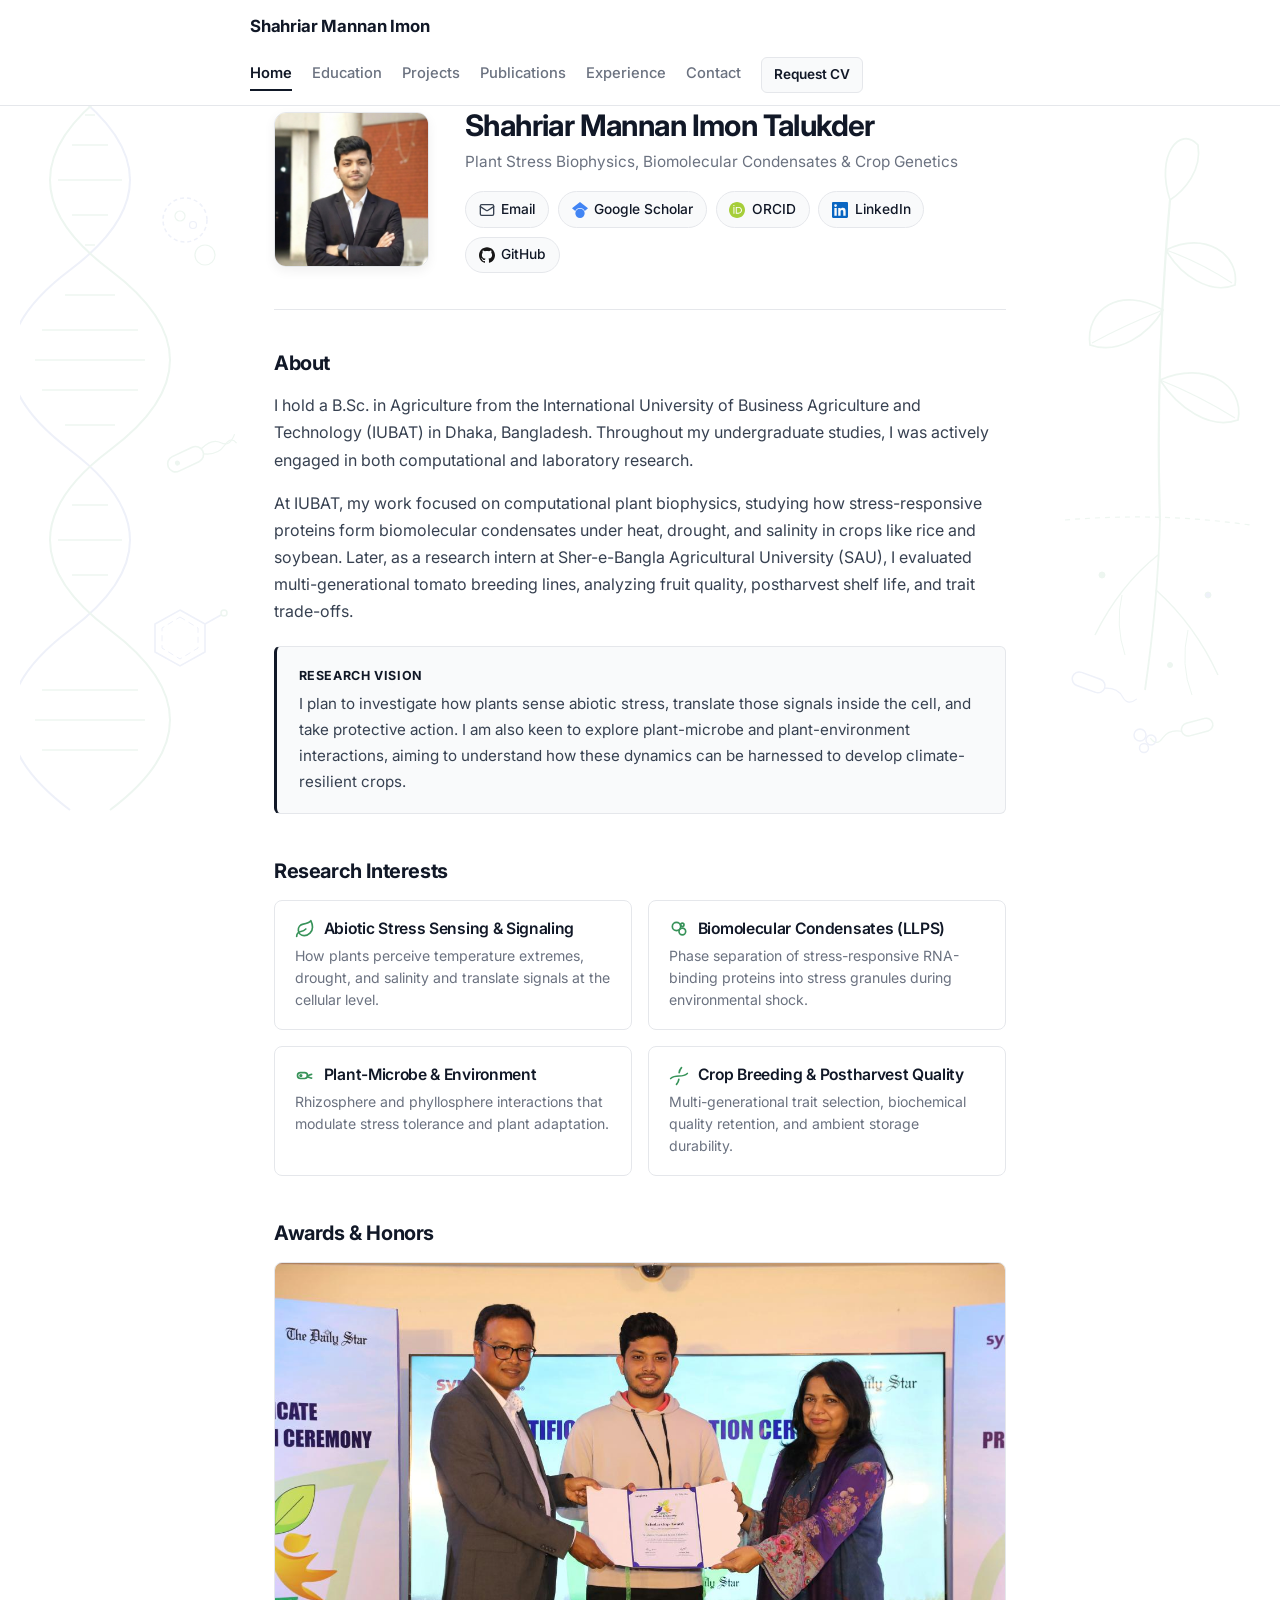
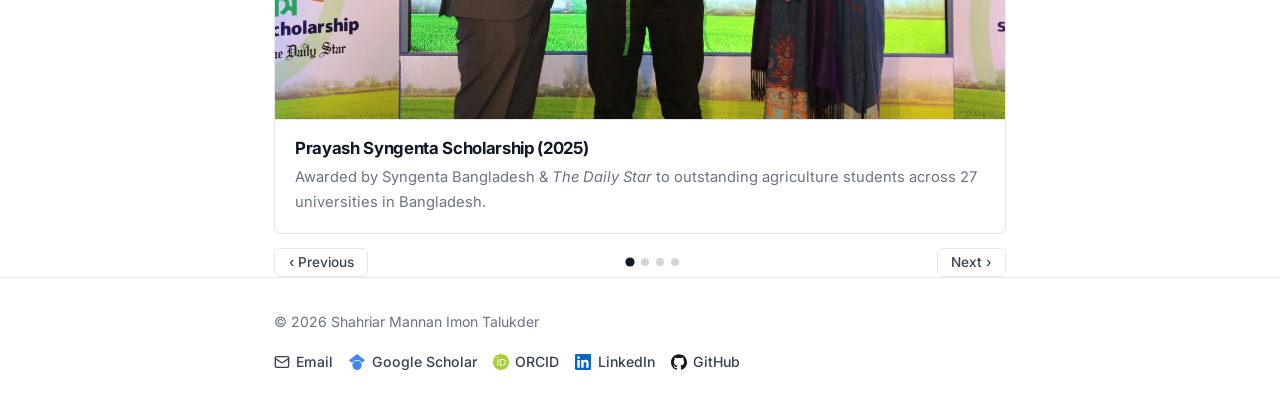
==== index.html @ 96725e1f "Add subtle DNA, plant, and microbe vector background graphics to Home page" ====
<!DOCTYPE html>
<html lang="en">
<head>
  <meta charset="UTF-8">
  <meta name="viewport" content="width=device-width, initial-scale=1.0">
  <title>Shahriar Mannan Imon Talukder</title>
  <meta name="description" content="Academic portfolio of Shahriar Mannan Imon Talukder. Researching plant stress biology, biomolecular condensates, and crop genetics.">
  <link rel="icon" type="image/svg+xml" href="assets/images/favicon.svg">
  <link rel="preconnect" href="https://fonts.googleapis.com">
  <link rel="preconnect" href="https://fonts.gstatic.com" crossorigin>
  <link href="https://fonts.googleapis.com/css2?family=Inter:wght@400;500;600;700&display=swap" rel="stylesheet">
  <link rel="stylesheet" href="assets/css/style.css">
</head>
<body class="home-page">

  <!-- Subtle Background Graphics: DNA, Plants, and Microbes -->
  <div class="science-bg" aria-hidden="true">
    <!-- Left Margin: DNA Double Helix, Condensate Droplets & Phytochemical Ring -->
    <svg class="bg-left-dna" viewBox="0 0 220 760" xmlns="http://www.w3.org/2000/svg">
      <!-- DNA Strand A & B -->
      <path d="M50 20 C 130 80, 130 140, 50 200 C -30 260, -30 320, 50 380 C 130 440, 130 500, 50 560 C -30 620, -30 680, 50 740" stroke-width="2" stroke="#1e40af"/>
      <path d="M90 20 C 10 80, 10 140, 90 200 C 170 260, 170 320, 90 380 C 10 440, 10 500, 90 560 C 170 620, 170 680, 90 740" stroke-width="2" stroke="#15803d"/>
      <!-- Base Pair Rungs -->
      <line x1="65" y1="45" x2="75" y2="45" stroke-width="1.5"/>
      <line x1="88" y1="75" x2="52" y2="75" stroke-width="1.5"/>
      <line x1="102" y1="110" x2="38" y2="110" stroke-width="1.5"/>
      <line x1="88" y1="145" x2="52" y2="145" stroke-width="1.5"/>
      <line x1="65" y1="175" x2="75" y2="175" stroke-width="1.5"/>
      <line x1="45" y1="225" x2="95" y2="225" stroke-width="1.5"/>
      <line x1="22" y1="260" x2="118" y2="260" stroke-width="1.5"/>
      <line x1="15" y1="290" x2="125" y2="290" stroke-width="1.5"/>
      <line x1="22" y1="320" x2="118" y2="320" stroke-width="1.5"/>
      <line x1="45" y1="355" x2="95" y2="355" stroke-width="1.5"/>
      <line x1="88" y1="435" x2="52" y2="435" stroke-width="1.5"/>
      <line x1="102" y1="470" x2="38" y2="470" stroke-width="1.5"/>
      <line x1="88" y1="505" x2="52" y2="505" stroke-width="1.5"/>
      <line x1="22" y1="620" x2="118" y2="620" stroke-width="1.5"/>
      <line x1="15" y1="650" x2="125" y2="650" stroke-width="1.5"/>
      <line x1="22" y1="680" x2="118" y2="680" stroke-width="1.5"/>

      <!-- Biomolecular Condensate (LLPS) Droplets -->
      <circle cx="165" cy="150" r="22" stroke="#1e40af" stroke-width="1.5" stroke-dasharray="4 3"/>
      <circle cx="160" cy="146" r="5" stroke="#15803d" stroke-width="1.2"/>
      <circle cx="173" cy="155" r="3.5" stroke="#1e40af" stroke-width="1.2"/>
      <circle cx="185" cy="185" r="10" stroke="#15803d" stroke-width="1.2"/>

      <!-- Rod Microbe with Flagella -->
      <g transform="translate(145, 390) rotate(-25)">
        <rect x="0" y="0" width="38" height="16" rx="8" stroke="#15803d" stroke-width="1.6"/>
        <circle cx="10" cy="8" r="2" fill="#15803d"/>
        <path d="M38 5 Q 52 0, 58 8 T 74 6" stroke="#15803d" stroke-width="1.2"/>
        <path d="M38 11 Q 50 18, 60 12 T 72 15" stroke="#15803d" stroke-width="1.2"/>
      </g>

      <!-- Phytochemical Hexagonal Ring -->
      <g transform="translate(135, 540)">
        <polygon points="25,0 50,14 50,42 25,56 0,42 0,14" stroke="#1e40af" stroke-width="1.5"/>
        <polygon points="25,7 43,18 43,38 25,49 7,38 7,18" stroke="#1e40af" stroke-width="1" stroke-dasharray="6 4"/>
        <line x1="50" y1="14" x2="66" y2="5" stroke="#1e40af" stroke-width="1.5"/>
        <circle cx="69" cy="3" r="3" stroke="#15803d" stroke-width="1.5"/>
      </g>
    </svg>

    <!-- Right Margin: Botanical Plant Shoot, Root System & Rhizosphere Microbes -->
    <svg class="bg-right-plant-microbe" viewBox="0 0 240 780" xmlns="http://www.w3.org/2000/svg">
      <!-- Plant Main Stem -->
      <path d="M130 430 Q 125 280, 140 110" stroke="#15803d" stroke-width="2.2" stroke-linecap="round"/>
      <!-- Botanical Leaves -->
      <!-- Leaf 1 (Right) -->
      <path d="M136 160 C 175 140, 210 165, 205 195 C 180 205, 150 185, 136 160 Z" stroke="#15803d" stroke-width="1.7"/>
      <path d="M136 160 Q 170 172, 202 193" stroke="#15803d" stroke-width="1.1"/>
      <!-- Leaf 2 (Left) -->
      <path d="M133 220 C 90 195, 55 220, 60 255 C 88 265, 118 245, 133 220 Z" stroke="#15803d" stroke-width="1.7"/>
      <path d="M133 220 Q 95 235, 62 253" stroke="#15803d" stroke-width="1.1"/>
      <!-- Leaf 3 (Right) -->
      <path d="M130 290 C 175 270, 215 295, 208 330 C 180 340, 148 318, 130 290 Z" stroke="#15803d" stroke-width="1.7"/>
      <path d="M130 290 Q 168 305, 205 328" stroke="#15803d" stroke-width="1.1"/>
      <!-- Leaf 4 (Top Shoot) -->
      <path d="M140 110 C 125 65, 150 35, 168 55 C 172 80, 155 100, 140 110 Z" stroke="#15803d" stroke-width="1.7"/>

      <!-- Soil Horizon Line (Dashed) -->
      <path d="M35 430 Q 130 422, 220 435" stroke="#15803d" stroke-width="1.2" stroke-dasharray="5 5"/>

      <!-- Root System (Rhizosphere) -->
      <path d="M130 430 Q 128 510, 115 600" stroke="#15803d" stroke-width="1.8"/>
      <path d="M128 465 Q 90 495, 65 545" stroke="#15803d" stroke-width="1.4"/>
      <path d="M126 500 Q 165 535, 188 585" stroke="#15803d" stroke-width="1.4"/>
      <path d="M92 505 Q 85 535, 95 565" stroke="#15803d" stroke-width="1"/>
      <path d="M158 540 Q 150 575, 162 605" stroke="#15803d" stroke-width="1"/>

      <!-- Rhizosphere Microbes & Signaling -->
      <!-- Bacilli Microbe 1 -->
      <g transform="translate(45, 580) rotate(20)">
        <rect x="0" y="0" width="34" height="14" rx="7" stroke="#1e40af" stroke-width="1.5"/>
        <path d="M34 7 Q 46 2, 54 9 T 68 6" stroke="#1e40af" stroke-width="1.2"/>
      </g>
      <!-- Bacilli Microbe 2 -->
      <g transform="translate(150, 635) rotate(-15)">
        <rect x="0" y="0" width="32" height="13" rx="6.5" stroke="#15803d" stroke-width="1.5"/>
        <path d="M0 6.5 Q -12 1, -20 8 T -32 5" stroke="#15803d" stroke-width="1.2"/>
      </g>
      <!-- Cocci Cluster & Symbiotic Signaling Dots -->
      <circle cx="110" cy="645" r="6" stroke="#1e40af" stroke-width="1.4"/>
      <circle cx="121" cy="650" r="5" stroke="#1e40af" stroke-width="1.4"/>
      <circle cx="114" cy="658" r="4.5" stroke="#1e40af" stroke-width="1.4"/>
      <!-- Signal Waves around Roots -->
      <circle cx="72" cy="485" r="3" fill="#15803d"/>
      <circle cx="178" cy="505" r="3" fill="#1e40af"/>
      <circle cx="140" cy="575" r="2.5" fill="#15803d"/>
    </svg>
  </div>

  <header class="site-header">
    <div class="container nav-wrap">
      <a href="index.html" class="site-title">Shahriar Mannan Imon</a>
      <nav class="site-nav" aria-label="Main navigation">
        <a href="index.html" class="active">Home</a>
        <a href="education.html">Education</a>
        <a href="projects.html">Projects</a>
        <a href="publications.html">Publications</a>
        <a href="experience.html">Experience</a>
        <a href="contact.html">Contact</a>
        <a href="mailto:shahriarmannanimon@gmail.com?subject=CV%20Request%20-%20Shahriar%20Mannan%20Imon%20Talukder&body=Dear%20Shahriar%2C%0A%0AI%20would%20like%20to%20request%20an%20updated%20copy%20of%20your%20Curriculum%20Vitae.%0A%0ABest%20regards%2C" class="btn-cv">Request CV</a>
      </nav>
    </div>
  </header>

  <main class="container">
    <!-- Profile Header -->
    <section class="profile-header">
      <img src="Images/pp_1_1.png" alt="Shahriar Mannan Imon Talukder" class="profile-photo">
      <div class="profile-info">
        <h1>Shahriar Mannan Imon Talukder</h1>
        <div class="profile-tagline">Plant Stress Biophysics, Biomolecular Condensates &amp; Crop Genetics</div>
        <div class="profile-links">
          <a href="mailto:shahriarmannanimon@gmail.com" class="pill-link">
            <img src="Images/Links/email.svg" alt="Email" class="link-icon">
            <span>Email</span>
          </a>
          <a href="https://scholar.google.com/citations?user=CpcMPwgAAAAJ&hl=en" target="_blank" rel="noopener noreferrer" class="pill-link">
            <img src="Images/Links/google-scholar.svg" alt="Google Scholar" class="link-icon">
            <span>Google Scholar</span>
          </a>
          <a href="https://orcid.org/0009-0002-5634-5908" target="_blank" rel="noopener noreferrer" class="pill-link">
            <img src="Images/Links/orcid.svg" alt="ORCID" class="link-icon">
            <span>ORCID</span>
          </a>
          <a href="https://www.linkedin.com/in/shahriarmimon/" target="_blank" rel="noopener noreferrer" class="pill-link">
            <img src="Images/Links/linkedin.svg" alt="LinkedIn" class="link-icon">
            <span>LinkedIn</span>
          </a>
          <a href="https://github.com/shahriarmimon" target="_blank" rel="noopener noreferrer" class="pill-link">
            <img src="Images/Links/github.svg" alt="GitHub" class="link-icon">
            <span>GitHub</span>
          </a>
        </div>
      </div>
    </section>

    <!-- About Section -->
    <section class="section-block" style="margin-top: 0;">
      <h2 class="section-heading">About</h2>
      <p>
        I hold a B.Sc. in Agriculture from the International University of Business Agriculture and Technology (IUBAT) in Dhaka, Bangladesh. Throughout my undergraduate studies, I was actively engaged in both computational and laboratory research.
      </p>
      <p>
        At IUBAT, my work focused on computational plant biophysics, studying how stress-responsive proteins form biomolecular condensates under heat, drought, and salinity in crops like rice and soybean. Later, as a research intern at Sher-e-Bangla Agricultural University (SAU), I evaluated multi-generational tomato breeding lines, analyzing fruit quality, postharvest shelf life, and trait trade-offs.
      </p>
      <div class="vision-box">
        <div class="vision-label">Research Vision</div>
        <p>
          I plan to investigate how plants sense abiotic stress, translate those signals inside the cell, and take protective action. I am also keen to explore plant-microbe and plant-environment interactions, aiming to understand how these dynamics can be harnessed to develop climate-resilient crops.
        </p>
      </div>
    </section>

    <!-- Research Interests -->
    <section class="section-block">
      <h2 class="section-heading">Research Interests</h2>
      <div class="interests-grid">
        <div class="interest-card">
          <div class="interest-card-head">
            <svg class="interest-icon" viewBox="0 0 24 24" fill="none" stroke="currentColor" stroke-width="2" stroke-linecap="round" stroke-linejoin="round"><path d="M11 20A7 7 0 0 1 9.8 6.1C15.5 5 17 4.48 19 2c1 2 2 4.18 2 8 0 5.5-4.78 10-10 10Z"/><path d="M2 21c0-3 1.85-5.36 5.08-6C9.5 14.52 12 13 13 12"/></svg>
            <h3>Abiotic Stress Sensing &amp; Signaling</h3>
          </div>
          <p>How plants perceive temperature extremes, drought, and salinity and translate signals at the cellular level.</p>
        </div>
        <div class="interest-card">
          <div class="interest-card-head">
            <svg class="interest-icon" viewBox="0 0 24 24" fill="none" stroke="currentColor" stroke-width="2" stroke-linecap="round" stroke-linejoin="round"><circle cx="9" cy="9" r="5"/><circle cx="16" cy="15" r="4"/><circle cx="16" cy="7" r="2"/></svg>
            <h3>Biomolecular Condensates (LLPS)</h3>
          </div>
          <p>Phase separation of stress-responsive RNA-binding proteins into stress granules during environmental shock.</p>
        </div>
        <div class="interest-card">
          <div class="interest-card-head">
            <svg class="interest-icon" viewBox="0 0 24 24" fill="none" stroke="currentColor" stroke-width="2" stroke-linecap="round" stroke-linejoin="round"><rect x="3" y="8" width="12" height="7" rx="3.5"/><path d="M15 11.5c2 0 3-1.5 5-1.5"/><path d="M15 13c2 0 3 1.5 5 1.5"/><circle cx="7" cy="11.5" r="1"/></svg>
            <h3>Plant-Microbe &amp; Environment</h3>
          </div>
          <p>Rhizosphere and phyllosphere interactions that modulate stress tolerance and plant adaptation.</p>
        </div>
        <div class="interest-card">
          <div class="interest-card-head">
            <svg class="interest-icon" viewBox="0 0 24 24" fill="none" stroke="currentColor" stroke-width="2" stroke-linecap="round" stroke-linejoin="round"><path d="M2 15c6.667-6 13.333 0 20-6"/><path d="M9 22c1.798-1.998 2.518-3.995 2.807-5.993"/><path d="M15 2c-1.798 1.998-2.518 3.995-2.807 5.993"/></svg>
            <h3>Crop Breeding &amp; Postharvest Quality</h3>
          </div>
          <p>Multi-generational trait selection, biochemical quality retention, and ambient storage durability.</p>
        </div>
      </div>
    </section>

    <!-- Awards & Honors Carousel -->
    <section class="section-block">
      <h2 class="section-heading">Awards &amp; Honors</h2>
      <div class="carousel-wrapper">
        <div class="carousel-track" id="awards-track">
          <!-- Slide 1 -->
          <div class="carousel-slide">
            <div class="carousel-image-wrap">
              <img src="Images/Awards/prayash%20syngenta%20scholarship.jpg" alt="Prayash Syngenta Scholarship 2025">
            </div>
            <div class="carousel-caption">
              <h3>Prayash Syngenta Scholarship (2025)</h3>
              <p>Awarded by Syngenta Bangladesh &amp; <em>The Daily Star</em> to outstanding agriculture students across 27 universities in Bangladesh.</p>
            </div>
          </div>

          <!-- Slide 2 -->
          <div class="carousel-slide">
            <div class="carousel-image-wrap">
              <img src="Images/Awards/Champion,%20Farm%20Mechanization%20Idea.jpg" alt="Champion, Farm Mechanization Idea Competition 2025">
            </div>
            <div class="carousel-caption">
              <h3>Champion, Farm Mechanization Idea Competition (2025)</h3>
              <p>Awarded 1st place by the Bangladesh Agricultural Research Institute (BARI, FMPE Division) for the project <em>"Agri-Preservative Hub"</em>.</p>
            </div>
          </div>

          <!-- Slide 3 -->
          <div class="carousel-slide">
            <div class="carousel-image-wrap">
              <img src="Images/Awards/Academic%20Excellence%20Scholarship.jpg" alt="Academic Excellence Scholarship 2026">
            </div>
            <div class="carousel-caption">
              <h3>Academic Excellence Scholarship (2026)</h3>
              <p>Merit-based full tuition waiver awarded at IUBAT Scholars' Day for consecutive perfect semester performance.</p>
            </div>
          </div>

          <!-- Slide 4 -->
          <div class="carousel-slide">
            <div class="carousel-image-wrap">
              <img src="Images/Awards/AEA2024.jpg" alt="Academic Excellence Award 2024">
            </div>
            <div class="carousel-caption">
              <h3>Academic Excellence Award (2024)</h3>
              <p>Merit-based recognition honoring top academic standing at IUBAT Scholars' Day 2024.</p>
            </div>
          </div>
        </div>

        <div class="carousel-controls">
          <button type="button" class="carousel-btn" id="carousel-prev" aria-label="Previous award">&lsaquo; Previous</button>
          <div class="carousel-dots" role="tablist" aria-label="Award slides">
            <button type="button" class="carousel-dot active" aria-label="Slide 1"></button>
            <button type="button" class="carousel-dot" aria-label="Slide 2"></button>
            <button type="button" class="carousel-dot" aria-label="Slide 3"></button>
            <button type="button" class="carousel-dot" aria-label="Slide 4"></button>
          </div>
          <button type="button" class="carousel-btn" id="carousel-next" aria-label="Next award">Next &rsaquo;</button>
        </div>
      </div>
    </section>
  </main>

  <footer class="site-footer">
    <div class="container footer-inner">
      <div>&copy; 2026 Shahriar Mannan Imon Talukder</div>
      <div class="footer-links">
        <a href="mailto:shahriarmannanimon@gmail.com" class="icon-link">
          <img src="Images/Links/email.svg" alt="Email" class="link-icon">
          <span>Email</span>
        </a>
        <a href="https://scholar.google.com/citations?user=CpcMPwgAAAAJ&hl=en" target="_blank" rel="noopener noreferrer" class="icon-link">
          <img src="Images/Links/google-scholar.svg" alt="Google Scholar" class="link-icon">
          <span>Google Scholar</span>
        </a>
        <a href="https://orcid.org/0009-0002-5634-5908" target="_blank" rel="noopener noreferrer" class="icon-link">
          <img src="Images/Links/orcid.svg" alt="ORCID" class="link-icon">
          <span>ORCID</span>
        </a>
        <a href="https://www.linkedin.com/in/shahriarmimon/" target="_blank" rel="noopener noreferrer" class="icon-link">
          <img src="Images/Links/linkedin.svg" alt="LinkedIn" class="link-icon">
          <span>LinkedIn</span>
        </a>
        <a href="https://github.com/shahriarmimon" target="_blank" rel="noopener noreferrer" class="icon-link">
          <img src="Images/Links/github.svg" alt="GitHub" class="link-icon">
          <span>GitHub</span>
        </a>
      </div>
    </div>
  </footer>

  <script src="assets/js/main.js"></script>
</body>
</html>
---- assets/css/style.css ----
/* ==========================================================================
   Shahriar Mannan Imon Talukder | Personal Academic Portfolio
   Clean, Simple, White-Background Stylesheet
   ========================================================================== */

:root {
  --bg: #ffffff;
  --bg-subtle: #f9fafb;
  --text-main: #111827;
  --text-body: #374151;
  --text-muted: #6b7280;
  --border: #e5e7eb;
  --accent: #1d4ed8;
  --accent-hover: #1e40af;
  --font-sans: 'Inter', -apple-system, BlinkMacSystemFont, "Segoe UI", Roboto, Helvetica, Arial, sans-serif;
}

*, *::before, *::after {
  box-sizing: border-box;
  margin: 0;
  padding: 0;
}

html {
  font-size: 16px;
  scroll-behavior: smooth;
}

body {
  font-family: var(--font-sans);
  background-color: var(--bg);
  color: var(--text-body);
  line-height: 1.7;
  -webkit-font-smoothing: antialiased;
  display: flex;
  flex-direction: column;
  min-height: 100vh;
}

a {
  color: var(--accent);
  text-decoration: none;
  transition: color 0.15s ease;
}

a:hover {
  color: var(--accent-hover);
  text-decoration: underline;
}

img {
  max-width: 100%;
  display: block;
}

.container {
  width: 100%;
  max-width: 780px;
  margin: 0 auto;
  padding: 0 1.5rem;
}

/* ==========================================================================
   Header & Navigation
   ========================================================================== */

.site-header {
  border-bottom: 1px solid var(--border);
  background: var(--bg);
  position: sticky;
  top: 0;
  z-index: 50;
}

.nav-wrap {
  display: flex;
  align-items: center;
  justify-content: space-between;
  min-height: 4rem;
  gap: 1rem;
  flex-wrap: wrap;
  padding: 0.75rem 0;
}

.site-title {
  font-size: 1.05rem;
  font-weight: 700;
  color: var(--text-main);
  letter-spacing: -0.01em;
  white-space: nowrap;
}

.site-title:hover {
  color: var(--text-main);
  text-decoration: none;
}

.site-nav {
  display: flex;
  align-items: center;
  gap: 1.25rem;
  flex-wrap: wrap;
}

.site-nav a {
  font-size: 0.92rem;
  color: var(--text-muted);
  font-weight: 500;
  text-decoration: none;
  padding: 0.2rem 0;
  border-bottom: 2px solid transparent;
  transition: color 0.15s ease, border-color 0.15s ease;
}

.site-nav a:hover {
  color: var(--text-main);
  text-decoration: none;
}

.site-nav a.active {
  color: var(--text-main);
  font-weight: 600;
  border-bottom-color: var(--text-main);
}

.site-nav a.btn-cv {
  font-size: 0.85rem;
  font-weight: 600;
  color: var(--text-main);
  background: var(--bg-subtle);
  border: 1px solid var(--border);
  padding: 0.35rem 0.75rem;
  border-radius: 6px;
  transition: background-color 0.15s ease, border-color 0.15s ease;
}

.site-nav a.btn-cv:hover {
  background: #f3f4f6;
  border-color: #d1d5db;
  text-decoration: none;
}

/* ==========================================================================
   Main Content Layout
   ========================================================================== */

main {
  flex: 1;
  padding: 3rem 0 4rem;
}

h1, h2, h3 {
  color: var(--text-main);
  font-weight: 700;
  line-height: 1.3;
  letter-spacing: -0.02em;
}

.page-title {
  font-size: 1.85rem;
  margin-bottom: 2rem;
  padding-bottom: 0.75rem;
  border-bottom: 1px solid var(--border);
}

.section-block {
  margin-top: 2.75rem;
}

.section-heading {
  font-size: 1.25rem;
  margin-bottom: 1rem;
  color: var(--text-main);
}

p {
  margin-bottom: 1rem;
}

p:last-child {
  margin-bottom: 0;
}

/* ==========================================================================
   Home Page: Profile Intro
   ========================================================================== */

.profile-header {
  display: flex;
  align-items: center;
  gap: 2.25rem;
  margin-bottom: 2.5rem;
  padding-bottom: 2.25rem;
  border-bottom: 1px solid var(--border);
}

.profile-photo {
  width: 155px;
  height: 155px;
  border-radius: 12px;
  object-fit: cover;
  border: 1px solid var(--border);
  box-shadow: 0 4px 12px rgba(0, 0, 0, 0.06);
  flex-shrink: 0;
}

.profile-info h1 {
  font-size: 1.85rem;
  margin-bottom: 0.3rem;
}

.profile-tagline {
  font-size: 0.96rem;
  color: var(--text-muted);
  margin-bottom: 1rem;
}

.profile-links {
  display: flex;
  flex-wrap: wrap;
  align-items: center;
  gap: 0.55rem;
  font-size: 0.86rem;
}

.pill-link {
  display: inline-flex;
  align-items: center;
  gap: 0.4rem;
  font-weight: 500;
  color: var(--text-main);
  background: var(--bg-subtle);
  border: 1px solid var(--border);
  padding: 0.35rem 0.8rem;
  border-radius: 999px;
  text-decoration: none;
  transition: background-color 0.15s ease, border-color 0.15s ease, transform 0.15s ease;
}

.pill-link:hover {
  background: #f3f4f6;
  border-color: #d1d5db;
  color: var(--text-main);
  text-decoration: none;
  transform: translateY(-1px);
}

.icon-link {
  display: inline-flex;
  align-items: center;
  gap: 0.4rem;
  font-weight: 500;
  color: var(--text-body);
  text-decoration: none;
}

.icon-link:hover {
  color: var(--accent);
  text-decoration: none;
}

.link-icon {
  width: 16px;
  height: 16px;
  object-fit: contain;
  flex-shrink: 0;
}

/* Vision Callout & Research Interest Cards */
.vision-box {
  margin-top: 1.25rem;
  padding: 1.15rem 1.35rem;
  background: var(--bg-subtle);
  border: 1px solid var(--border);
  border-left: 3px solid var(--text-main);
  border-radius: 6px;
}

.vision-label {
  font-size: 0.78rem;
  font-weight: 700;
  text-transform: uppercase;
  letter-spacing: 0.05em;
  color: var(--text-main);
  margin-bottom: 0.3rem;
}

.vision-box p {
  font-size: 0.95rem;
  color: var(--text-body);
  margin: 0;
}

.interests-grid {
  display: grid;
  grid-template-columns: repeat(2, 1fr);
  gap: 1rem;
}

.interest-card {
  border: 1px solid var(--border);
  border-radius: 8px;
  padding: 1.15rem 1.25rem;
  background: var(--bg);
  transition: border-color 0.15s ease, box-shadow 0.15s ease;
}

.interest-card:hover {
  border-color: #d1d5db;
  box-shadow: 0 2px 8px rgba(0, 0, 0, 0.04);
}

/* ==========================================================================
   Subtle Scientific Background Graphics (DNA, Plants & Microbes)
   ========================================================================== */

.home-page {
  position: relative;
  background-color: var(--bg);
}

.science-bg {
  position: fixed;
  inset: 0;
  width: 100%;
  height: 100%;
  pointer-events: none;
  z-index: 0;
  overflow: hidden;
}

.science-bg svg {
  position: absolute;
  stroke: #15803d;
  fill: none;
}

.science-bg .bg-left-dna {
  top: 70px;
  left: max(10px, calc(50% - 620px));
  width: 220px;
  height: 760px;
  opacity: 0.075;
}

.science-bg .bg-right-plant-microbe {
  top: 90px;
  right: max(10px, calc(50% - 630px));
  width: 240px;
  height: 780px;
  opacity: 0.075;
}

.home-page .site-header,
.home-page main,
.home-page .site-footer {
  position: relative;
  z-index: 1;
}

.interest-card-head {
  display: flex;
  align-items: center;
  gap: 0.55rem;
  margin-bottom: 0.35rem;
}

.interest-icon {
  width: 20px;
  height: 20px;
  color: #15803d;
  opacity: 0.85;
  flex-shrink: 0;
}

.interest-card h3 {
  font-size: 0.98rem;
  font-weight: 600;
  color: var(--text-main);
  margin-bottom: 0;
}

.interest-card p {
  font-size: 0.88rem;
  color: var(--text-muted);
  line-height: 1.55;
  margin: 0;
}

.link-sep {
  color: #d1d5db;
  user-select: none;
}

.simple-list {
  padding-left: 1.25rem;
  color: var(--text-body);
}

.simple-list li {
  margin-bottom: 0.4rem;
}

/* ==========================================================================
   Home Page: Awards & Honors Carousel
   ========================================================================== */

.carousel-wrapper {
  position: relative;
  margin-top: 1rem;
}

.carousel-track {
  display: flex;
  overflow-x: auto;
  scroll-snap-type: x mandatory;
  scroll-behavior: smooth;
  gap: 1.25rem;
  scrollbar-width: none; /* Firefox */
  -ms-overflow-style: none; /* IE/Edge */
}

.carousel-track::-webkit-scrollbar {
  display: none;
}

.carousel-slide {
  flex: 0 0 100%;
  scroll-snap-align: start;
  border: 1px solid var(--border);
  border-radius: 8px;
  overflow: hidden;
  background: var(--bg);
}

.carousel-image-wrap {
  width: 100%;
  aspect-ratio: 16 / 10;
  background: var(--bg-subtle);
  overflow: hidden;
  border-bottom: 1px solid var(--border);
}

.carousel-image-wrap img {
  width: 100%;
  height: 100%;
  object-fit: cover;
  object-position: center 20%;
}

.carousel-caption {
  padding: 1.15rem 1.25rem;
}

.carousel-caption h3 {
  font-size: 1.05rem;
  margin-bottom: 0.3rem;
}

.carousel-caption p {
  font-size: 0.92rem;
  color: var(--text-muted);
  margin: 0;
}

.carousel-controls {
  display: flex;
  align-items: center;
  justify-content: space-between;
  margin-top: 0.85rem;
}

.carousel-btn {
  background: var(--bg);
  border: 1px solid var(--border);
  color: var(--text-body);
  font-family: var(--font-sans);
  font-size: 0.85rem;
  font-weight: 500;
  padding: 0.35rem 0.85rem;
  border-radius: 6px;
  cursor: pointer;
  transition: background-color 0.15s ease, border-color 0.15s ease;
}

.carousel-btn:hover {
  background: var(--bg-subtle);
  border-color: #d1d5db;
  color: var(--text-main);
}

.carousel-dots {
  display: flex;
  align-items: center;
  gap: 0.45rem;
}

.carousel-dot {
  width: 8px;
  height: 8px;
  border-radius: 50%;
  border: none;
  background: #d1d5db;
  cursor: pointer;
  padding: 0;
  transition: background-color 0.15s ease, transform 0.15s ease;
}

.carousel-dot.active {
  background: var(--text-main);
  transform: scale(1.15);
}

/* ==========================================================================
   Education, Projects, Experience, Publications Items
   ========================================================================== */

.item-card {
  padding: 1.35rem 0;
  border-bottom: 1px solid var(--border);
}

.item-card:first-of-type {
  padding-top: 0.25rem;
}

.item-card:last-of-type {
  border-bottom: none;
}

.item-header {
  display: flex;
  align-items: baseline;
  justify-content: space-between;
  gap: 1rem;
  flex-wrap: wrap;
  margin-bottom: 0.25rem;
}

.item-title {
  font-size: 1.1rem;
  font-weight: 600;
  color: var(--text-main);
}

.item-meta {
  font-size: 0.88rem;
  color: var(--text-muted);
  white-space: nowrap;
}

.item-subtitle {
  font-size: 0.95rem;
  color: var(--text-body);
  font-weight: 500;
  margin-bottom: 0.5rem;
}

.item-desc {
  font-size: 0.95rem;
  color: var(--text-body);
}

.org-row {
  display: flex;
  align-items: flex-start;
  gap: 1.15rem;
}

.org-logo {
  width: 48px;
  height: 48px;
  object-fit: contain;
  border: 1px solid var(--border);
  border-radius: 6px;
  padding: 4px;
  background: var(--bg);
  flex-shrink: 0;
  margin-top: 0.15rem;
}

.org-content {
  flex: 1;
}

/* Publications */
.pub-cards {
  display: flex;
  flex-direction: column;
  gap: 1.25rem;
}

.pub-card {
  border: 1px solid var(--border);
  border-radius: 8px;
  padding: 1.35rem 1.5rem;
  background: var(--bg);
  transition: border-color 0.15s ease;
}

.pub-card:hover {
  border-color: #d1d5db;
}

.pub-venue {
  font-size: 0.8rem;
  font-weight: 600;
  text-transform: uppercase;
  letter-spacing: 0.04em;
  color: var(--accent);
  margin-bottom: 0.35rem;
}

.pub-card-title {
  font-size: 1.1rem;
  font-weight: 600;
  color: var(--text-main);
  line-height: 1.45;
  margin-bottom: 0.5rem;
}

.pub-card-authors {
  font-size: 0.92rem;
  color: var(--text-muted);
  margin-bottom: 1rem;
}

.pub-card-authors strong {
  color: var(--text-main);
  font-weight: 600;
}

.pub-link-btn {
  display: inline-flex;
  align-items: center;
  gap: 0.35rem;
  font-size: 0.85rem;
  font-weight: 600;
  color: var(--text-main);
  background: var(--bg-subtle);
  border: 1px solid var(--border);
  padding: 0.35rem 0.8rem;
  border-radius: 6px;
  text-decoration: none;
  transition: background-color 0.15s ease, border-color 0.15s ease;
}

.pub-link-btn:hover {
  background: #f3f4f6;
  border-color: #d1d5db;
  color: var(--text-main);
  text-decoration: none;
}

/* Contact Page */
.contact-grid {
  display: grid;
  grid-template-columns: 1fr;
  gap: 1.5rem;
  margin-top: 1.5rem;
}

.contact-row {
  padding-bottom: 1.25rem;
  border-bottom: 1px solid var(--border);
}

.contact-label {
  font-size: 0.85rem;
  font-weight: 600;
  text-transform: uppercase;
  letter-spacing: 0.04em;
  color: var(--text-muted);
  margin-bottom: 0.35rem;
}

.cv-box {
  margin-top: 2rem;
  padding: 1.5rem;
  border: 1px solid var(--border);
  border-radius: 8px;
  background: var(--bg-subtle);
}

.cv-box h2 {
  font-size: 1.1rem;
  margin-bottom: 0.35rem;
}

.cv-box p {
  font-size: 0.94rem;
  color: var(--text-muted);
  margin-bottom: 1rem;
}

.btn-primary {
  display: inline-block;
  font-size: 0.9rem;
  font-weight: 600;
  color: #ffffff;
  background: var(--text-main);
  padding: 0.55rem 1.1rem;
  border-radius: 6px;
  text-decoration: none;
  transition: background-color 0.15s ease;
}

.btn-primary:hover {
  background: #374151;
  color: #ffffff;
  text-decoration: none;
}

/* ==========================================================================
   Footer
   ========================================================================== */

.site-footer {
  border-top: 1px solid var(--border);
  padding: 2rem 0;
  font-size: 0.88rem;
  color: var(--text-muted);
}

.footer-inner {
  display: flex;
  align-items: center;
  justify-content: space-between;
  flex-wrap: wrap;
  gap: 1rem;
}

.footer-links {
  display: flex;
  gap: 1rem;
  flex-wrap: wrap;
}

/* ==========================================================================
   Responsive Adjustments
   ========================================================================== */

@media (max-width: 600px) {
  .profile-header {
    flex-direction: column;
    align-items: flex-start;
    gap: 1.25rem;
  }

  .profile-photo {
    width: 125px;
    height: 125px;
  }

  .interests-grid {
    grid-template-columns: 1fr;
  }

  .nav-wrap {
    flex-direction: column;
    align-items: flex-start;
    gap: 0.5rem;
  }

  .site-nav {
    gap: 0.85rem;
  }
}
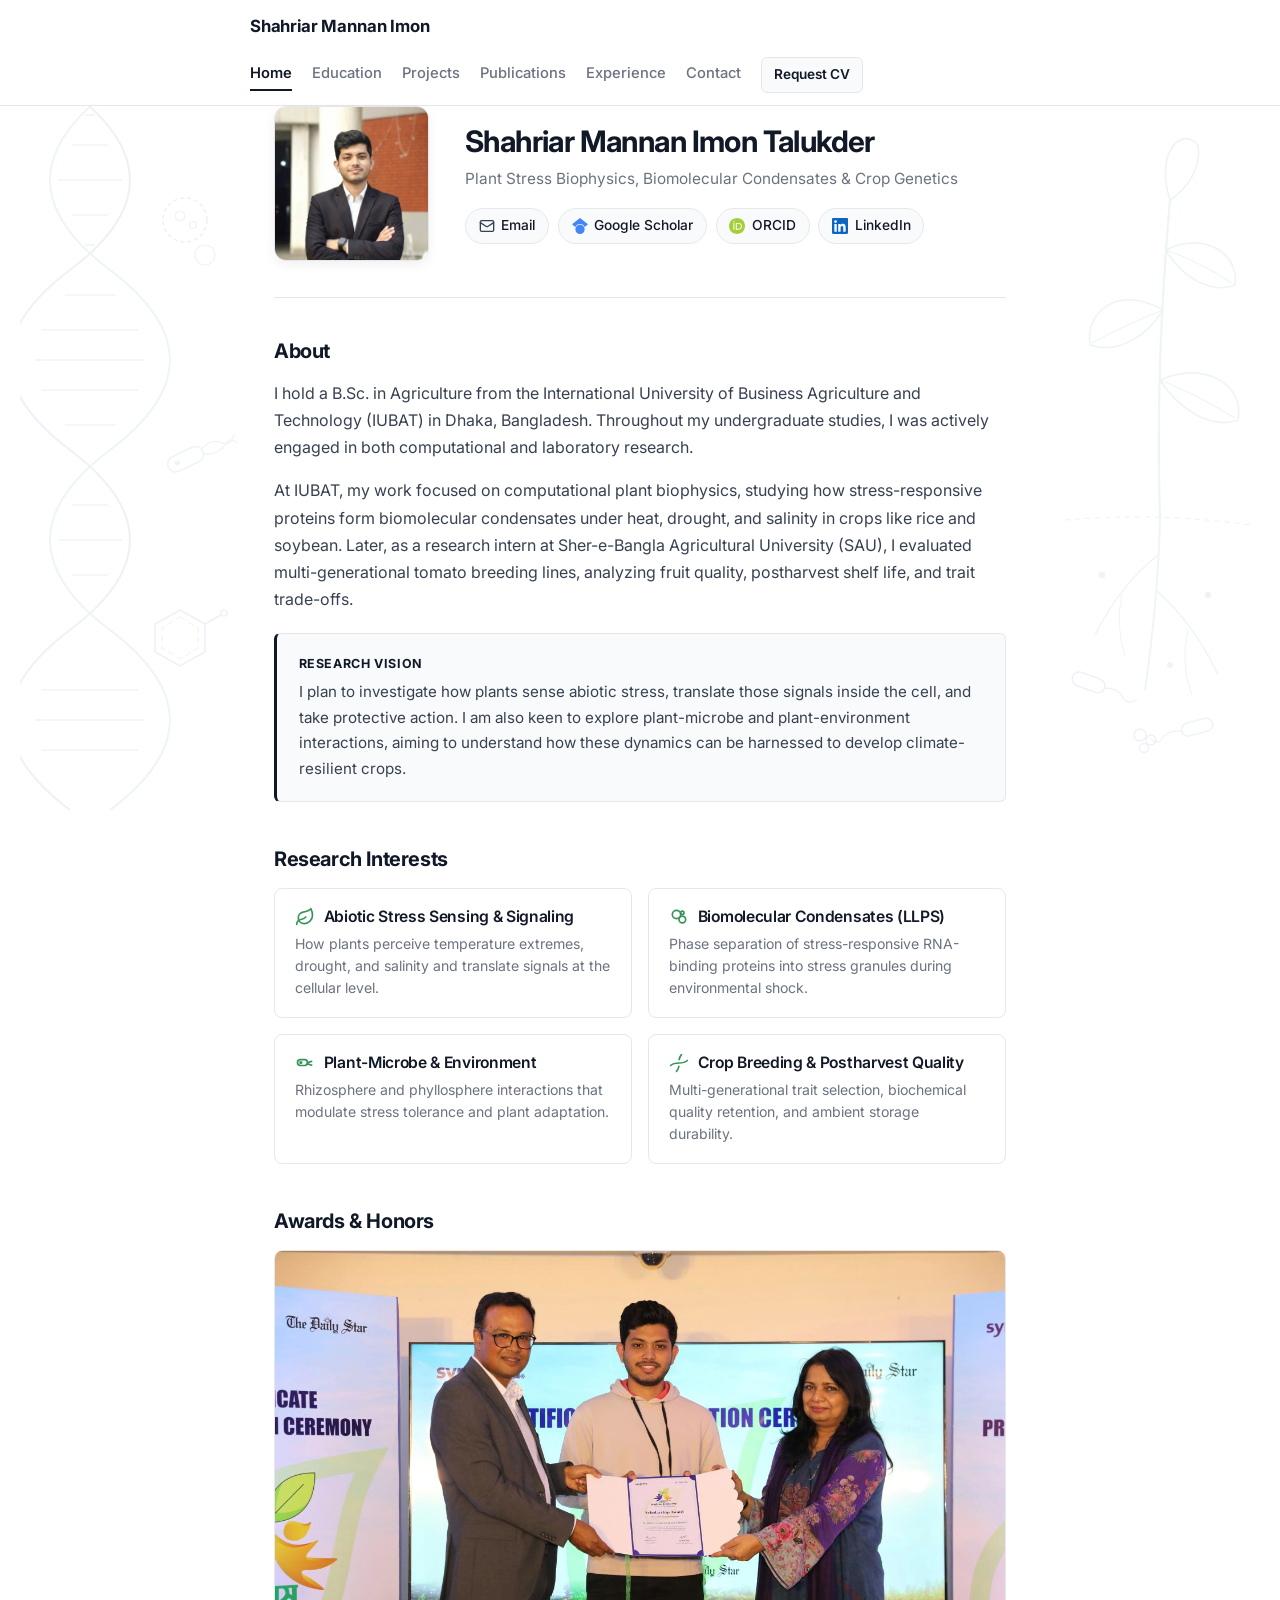
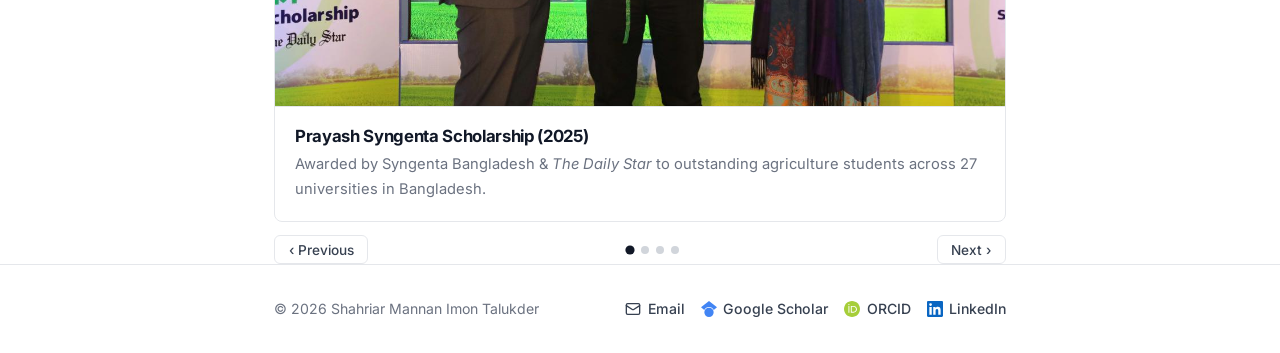
==== commit 402a2920: "Remove GitHub profile link from all pages" ====
--- a/index.html
+++ b/index.html
@@ -149,10 +149,6 @@
             <img src="Images/Links/linkedin.svg" alt="LinkedIn" class="link-icon">
             <span>LinkedIn</span>
           </a>
-          <a href="https://github.com/shahriarmimon" target="_blank" rel="noopener noreferrer" class="pill-link">
-            <img src="Images/Links/github.svg" alt="GitHub" class="link-icon">
-            <span>GitHub</span>
-          </a>
         </div>
       </div>
     </section>
@@ -293,10 +289,6 @@
           <img src="Images/Links/linkedin.svg" alt="LinkedIn" class="link-icon">
           <span>LinkedIn</span>
         </a>
-        <a href="https://github.com/shahriarmimon" target="_blank" rel="noopener noreferrer" class="icon-link">
-          <img src="Images/Links/github.svg" alt="GitHub" class="link-icon">
-          <span>GitHub</span>
-        </a>
       </div>
     </div>
   </footer>
--- a/assets/css/style.css
+++ b/assets/css/style.css
@@ -737,32 +737,114 @@
 }
 
 /* ==========================================================================
-   Responsive Adjustments
+   Responsive Adjustments (Tablet & Mobile)
    ========================================================================== */
 
-@media (max-width: 600px) {
+@media (max-width: 960px) {
+  .science-bg .bg-left-dna {
+    left: -40px;
+    width: 170px;
+    opacity: 0.045;
+  }
+
+  .science-bg .bg-right-plant-microbe {
+    right: -40px;
+    width: 180px;
+    opacity: 0.045;
+  }
+}
+
+@media (max-width: 640px) {
+  .container {
+    padding: 0 1.15rem;
+  }
+
+  main {
+    padding: 2rem 0 3rem;
+  }
+
+  .nav-wrap {
+    flex-direction: column;
+    align-items: flex-start;
+    gap: 0.6rem;
+    padding: 0.75rem 0;
+  }
+
+  .site-nav {
+    width: 100%;
+    gap: 0.5rem 0.9rem;
+    justify-content: flex-start;
+  }
+
+  .site-nav a {
+    font-size: 0.88rem;
+  }
+
+  .site-nav a.btn-cv {
+    padding: 0.28rem 0.65rem;
+    font-size: 0.82rem;
+  }
+
   .profile-header {
     flex-direction: column;
     align-items: flex-start;
-    gap: 1.25rem;
+    gap: 1.15rem;
+    margin-bottom: 2rem;
+    padding-bottom: 1.75rem;
   }
 
   .profile-photo {
-    width: 125px;
-    height: 125px;
+    width: 120px;
+    height: 120px;
+  }
+
+  .profile-info h1 {
+    font-size: 1.5rem;
+  }
+
+  .profile-tagline {
+    font-size: 0.9rem;
   }
 
   .interests-grid {
     grid-template-columns: 1fr;
   }
 
-  .nav-wrap {
+  .page-title {
+    font-size: 1.55rem;
+    margin-bottom: 1.5rem;
+  }
+
+  .item-header {
     flex-direction: column;
     align-items: flex-start;
-    gap: 0.5rem;
-  }
-
-  .site-nav {
+    gap: 0.15rem;
+  }
+
+  .org-row {
     gap: 0.85rem;
   }
-}
+
+  .org-logo {
+    width: 42px;
+    height: 42px;
+  }
+
+  .pub-card {
+    padding: 1.15rem;
+  }
+
+  .pub-card-title {
+    font-size: 1.02rem;
+  }
+
+  .carousel-caption {
+    padding: 1rem;
+  }
+
+  .footer-inner {
+    flex-direction: column;
+    align-items: flex-start;
+    gap: 0.85rem;
+  }
+}
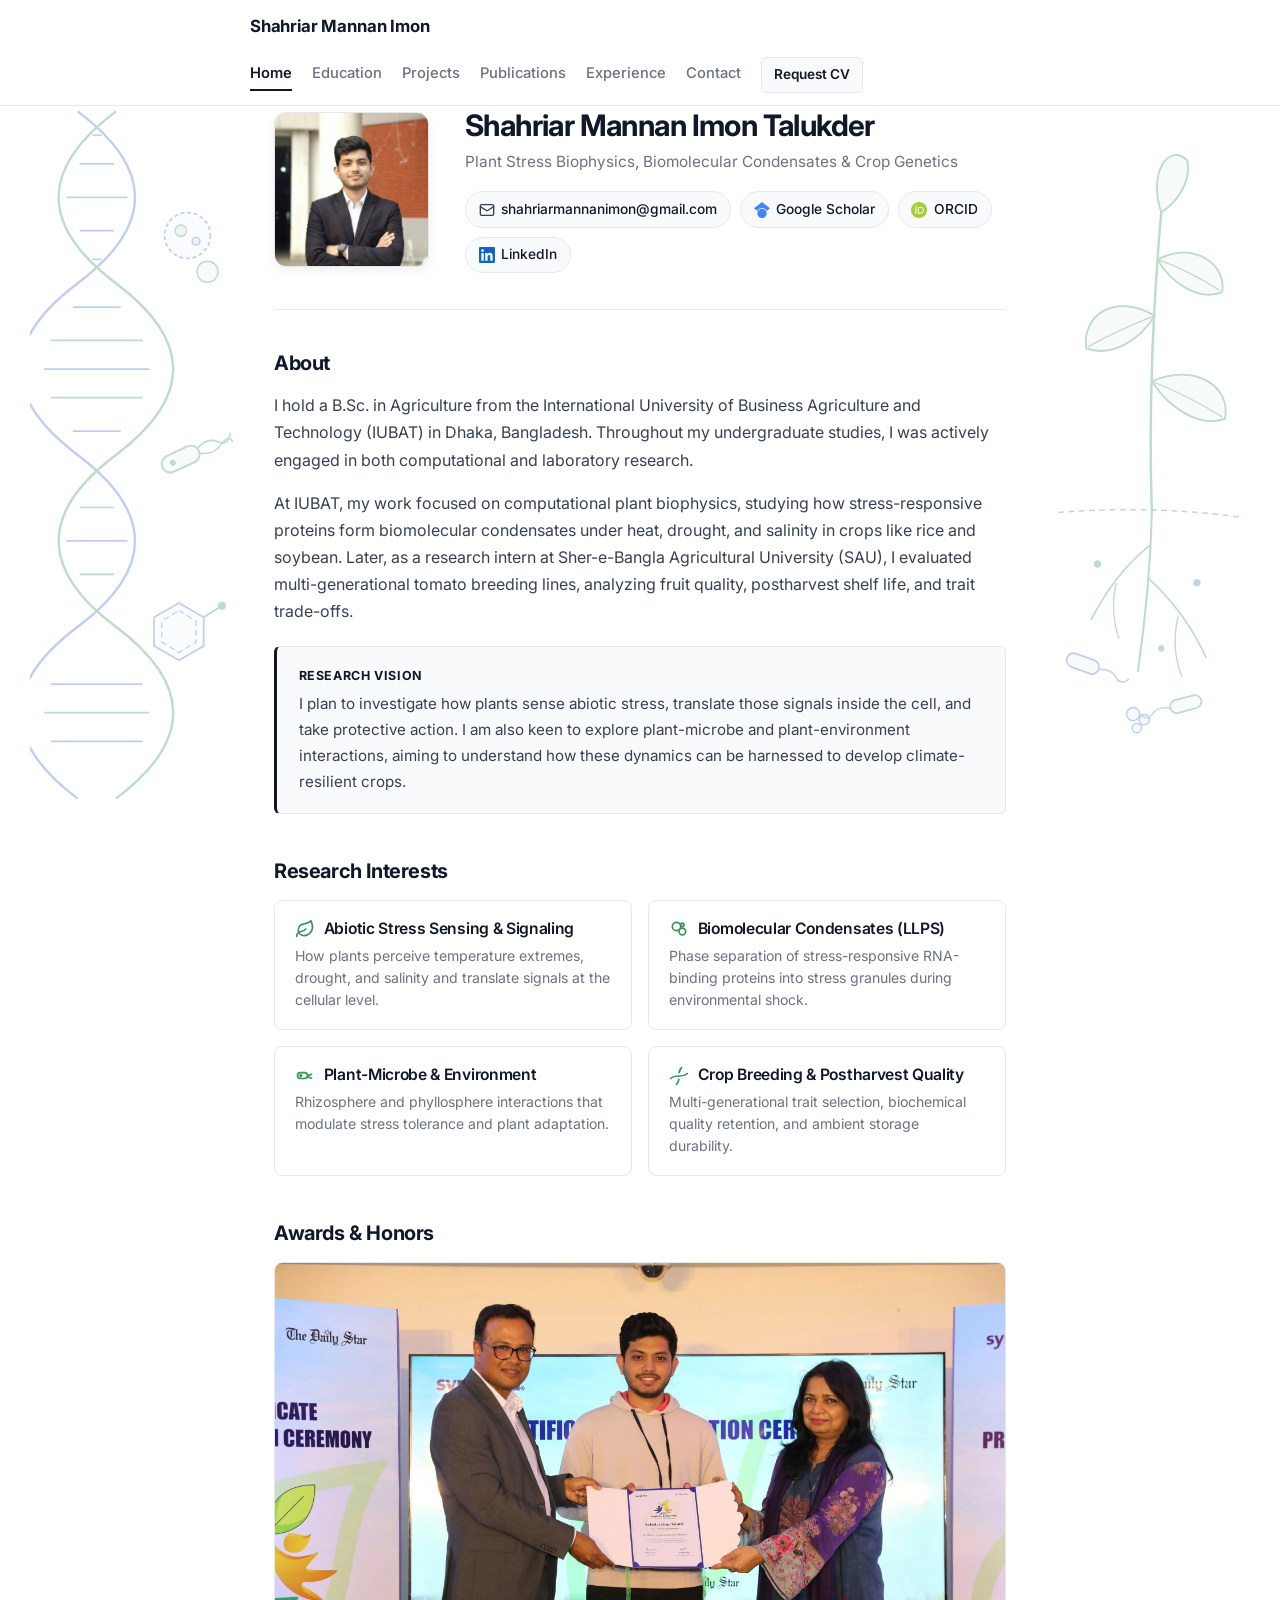
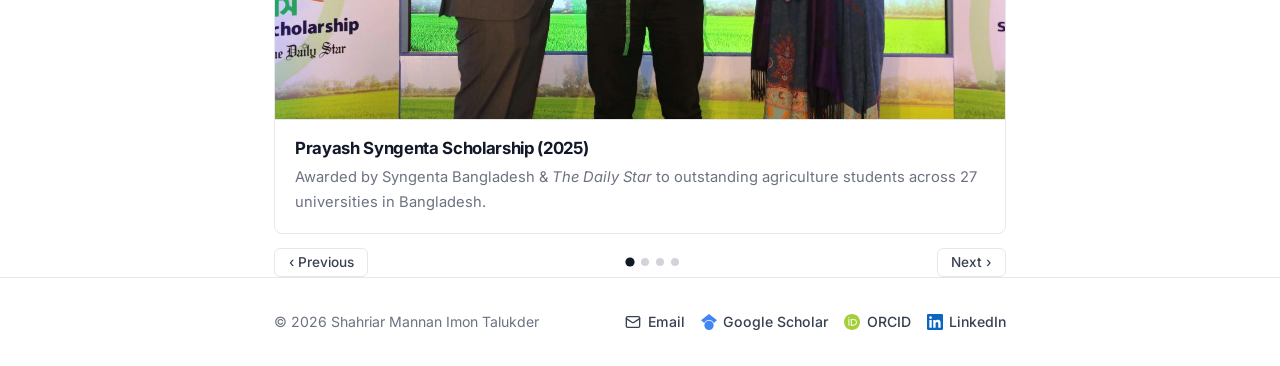
==== commit 5a5c08d8: "Display full email on Home page and increase visibility of DNA, plant, and microbe graphics" ====
--- a/index.html
+++ b/index.html
@@ -18,95 +18,95 @@
     <!-- Left Margin: DNA Double Helix, Condensate Droplets & Phytochemical Ring -->
     <svg class="bg-left-dna" viewBox="0 0 220 760" xmlns="http://www.w3.org/2000/svg">
       <!-- DNA Strand A & B -->
-      <path d="M50 20 C 130 80, 130 140, 50 200 C -30 260, -30 320, 50 380 C 130 440, 130 500, 50 560 C -30 620, -30 680, 50 740" stroke-width="2" stroke="#1e40af"/>
-      <path d="M90 20 C 10 80, 10 140, 90 200 C 170 260, 170 320, 90 380 C 10 440, 10 500, 90 560 C 170 620, 170 680, 90 740" stroke-width="2" stroke="#15803d"/>
+      <path d="M50 20 C 130 80, 130 140, 50 200 C -30 260, -30 320, 50 380 C 130 440, 130 500, 50 560 C -30 620, -30 680, 50 740" stroke-width="2.5" stroke="#1d4ed8"/>
+      <path d="M90 20 C 10 80, 10 140, 90 200 C 170 260, 170 320, 90 380 C 10 440, 10 500, 90 560 C 170 620, 170 680, 90 740" stroke-width="2.5" stroke="#15803d"/>
       <!-- Base Pair Rungs -->
-      <line x1="65" y1="45" x2="75" y2="45" stroke-width="1.5"/>
-      <line x1="88" y1="75" x2="52" y2="75" stroke-width="1.5"/>
-      <line x1="102" y1="110" x2="38" y2="110" stroke-width="1.5"/>
-      <line x1="88" y1="145" x2="52" y2="145" stroke-width="1.5"/>
-      <line x1="65" y1="175" x2="75" y2="175" stroke-width="1.5"/>
-      <line x1="45" y1="225" x2="95" y2="225" stroke-width="1.5"/>
-      <line x1="22" y1="260" x2="118" y2="260" stroke-width="1.5"/>
-      <line x1="15" y1="290" x2="125" y2="290" stroke-width="1.5"/>
-      <line x1="22" y1="320" x2="118" y2="320" stroke-width="1.5"/>
-      <line x1="45" y1="355" x2="95" y2="355" stroke-width="1.5"/>
-      <line x1="88" y1="435" x2="52" y2="435" stroke-width="1.5"/>
-      <line x1="102" y1="470" x2="38" y2="470" stroke-width="1.5"/>
-      <line x1="88" y1="505" x2="52" y2="505" stroke-width="1.5"/>
-      <line x1="22" y1="620" x2="118" y2="620" stroke-width="1.5"/>
-      <line x1="15" y1="650" x2="125" y2="650" stroke-width="1.5"/>
-      <line x1="22" y1="680" x2="118" y2="680" stroke-width="1.5"/>
+      <line x1="65" y1="45" x2="75" y2="45" stroke-width="1.8" stroke="#15803d"/>
+      <line x1="88" y1="75" x2="52" y2="75" stroke-width="1.8" stroke="#1d4ed8"/>
+      <line x1="102" y1="110" x2="38" y2="110" stroke-width="1.8" stroke="#15803d"/>
+      <line x1="88" y1="145" x2="52" y2="145" stroke-width="1.8" stroke="#1d4ed8"/>
+      <line x1="65" y1="175" x2="75" y2="175" stroke-width="1.8" stroke="#15803d"/>
+      <line x1="45" y1="225" x2="95" y2="225" stroke-width="1.8" stroke="#1d4ed8"/>
+      <line x1="22" y1="260" x2="118" y2="260" stroke-width="1.8" stroke="#15803d"/>
+      <line x1="15" y1="290" x2="125" y2="290" stroke-width="1.8" stroke="#1d4ed8"/>
+      <line x1="22" y1="320" x2="118" y2="320" stroke-width="1.8" stroke="#15803d"/>
+      <line x1="45" y1="355" x2="95" y2="355" stroke-width="1.8" stroke="#1d4ed8"/>
+      <line x1="88" y1="435" x2="52" y2="435" stroke-width="1.8" stroke="#15803d"/>
+      <line x1="102" y1="470" x2="38" y2="470" stroke-width="1.8" stroke="#1d4ed8"/>
+      <line x1="88" y1="505" x2="52" y2="505" stroke-width="1.8" stroke="#15803d"/>
+      <line x1="22" y1="620" x2="118" y2="620" stroke-width="1.8" stroke="#1d4ed8"/>
+      <line x1="15" y1="650" x2="125" y2="650" stroke-width="1.8" stroke="#15803d"/>
+      <line x1="22" y1="680" x2="118" y2="680" stroke-width="1.8" stroke="#1d4ed8"/>
 
       <!-- Biomolecular Condensate (LLPS) Droplets -->
-      <circle cx="165" cy="150" r="22" stroke="#1e40af" stroke-width="1.5" stroke-dasharray="4 3"/>
-      <circle cx="160" cy="146" r="5" stroke="#15803d" stroke-width="1.2"/>
-      <circle cx="173" cy="155" r="3.5" stroke="#1e40af" stroke-width="1.2"/>
-      <circle cx="185" cy="185" r="10" stroke="#15803d" stroke-width="1.2"/>
+      <circle cx="165" cy="150" r="24" fill="rgba(29, 78, 216, 0.08)" stroke="#1d4ed8" stroke-width="1.8" stroke-dasharray="4 3"/>
+      <circle cx="158" cy="145" r="6" fill="rgba(21, 128, 61, 0.18)" stroke="#15803d" stroke-width="1.5"/>
+      <circle cx="174" cy="156" r="4" fill="rgba(29, 78, 216, 0.2)" stroke="#1d4ed8" stroke-width="1.5"/>
+      <circle cx="186" cy="188" r="11" fill="rgba(21, 128, 61, 0.1)" stroke="#15803d" stroke-width="1.5"/>
 
       <!-- Rod Microbe with Flagella -->
-      <g transform="translate(145, 390) rotate(-25)">
-        <rect x="0" y="0" width="38" height="16" rx="8" stroke="#15803d" stroke-width="1.6"/>
-        <circle cx="10" cy="8" r="2" fill="#15803d"/>
-        <path d="M38 5 Q 52 0, 58 8 T 74 6" stroke="#15803d" stroke-width="1.2"/>
-        <path d="M38 11 Q 50 18, 60 12 T 72 15" stroke="#15803d" stroke-width="1.2"/>
+      <g transform="translate(135, 385) rotate(-25)">
+        <rect x="0" y="0" width="42" height="18" rx="9" fill="rgba(21, 128, 61, 0.1)" stroke="#15803d" stroke-width="2"/>
+        <circle cx="12" cy="9" r="2.5" fill="#15803d"/>
+        <path d="M42 6 Q 56 0, 64 9 T 80 6" stroke="#15803d" stroke-width="1.6"/>
+        <path d="M42 12 Q 54 20, 66 13 T 78 16" stroke="#15803d" stroke-width="1.6"/>
       </g>
 
       <!-- Phytochemical Hexagonal Ring -->
-      <g transform="translate(135, 540)">
-        <polygon points="25,0 50,14 50,42 25,56 0,42 0,14" stroke="#1e40af" stroke-width="1.5"/>
-        <polygon points="25,7 43,18 43,38 25,49 7,38 7,18" stroke="#1e40af" stroke-width="1" stroke-dasharray="6 4"/>
-        <line x1="50" y1="14" x2="66" y2="5" stroke="#1e40af" stroke-width="1.5"/>
-        <circle cx="69" cy="3" r="3" stroke="#15803d" stroke-width="1.5"/>
+      <g transform="translate(130, 535)">
+        <polygon points="26,0 52,15 52,45 26,60 0,45 0,15" fill="rgba(29, 78, 216, 0.06)" stroke="#1d4ed8" stroke-width="1.8"/>
+        <polygon points="26,8 44,19 44,41 26,52 8,41 8,19" stroke="#1d4ed8" stroke-width="1.3" stroke-dasharray="6 4"/>
+        <line x1="52" y1="15" x2="68" y2="5" stroke="#1d4ed8" stroke-width="1.8"/>
+        <circle cx="71" cy="3" r="3.5" fill="#15803d" stroke="#15803d" stroke-width="1.5"/>
       </g>
     </svg>
 
     <!-- Right Margin: Botanical Plant Shoot, Root System & Rhizosphere Microbes -->
     <svg class="bg-right-plant-microbe" viewBox="0 0 240 780" xmlns="http://www.w3.org/2000/svg">
       <!-- Plant Main Stem -->
-      <path d="M130 430 Q 125 280, 140 110" stroke="#15803d" stroke-width="2.2" stroke-linecap="round"/>
+      <path d="M130 430 Q 125 280, 140 110" stroke="#15803d" stroke-width="2.6" stroke-linecap="round"/>
       <!-- Botanical Leaves -->
       <!-- Leaf 1 (Right) -->
-      <path d="M136 160 C 175 140, 210 165, 205 195 C 180 205, 150 185, 136 160 Z" stroke="#15803d" stroke-width="1.7"/>
-      <path d="M136 160 Q 170 172, 202 193" stroke="#15803d" stroke-width="1.1"/>
+      <path d="M136 160 C 175 140, 210 165, 205 195 C 180 205, 150 185, 136 160 Z" fill="rgba(21, 128, 61, 0.1)" stroke="#15803d" stroke-width="2"/>
+      <path d="M136 160 Q 170 172, 202 193" stroke="#15803d" stroke-width="1.4"/>
       <!-- Leaf 2 (Left) -->
-      <path d="M133 220 C 90 195, 55 220, 60 255 C 88 265, 118 245, 133 220 Z" stroke="#15803d" stroke-width="1.7"/>
-      <path d="M133 220 Q 95 235, 62 253" stroke="#15803d" stroke-width="1.1"/>
+      <path d="M133 220 C 90 195, 55 220, 60 255 C 88 265, 118 245, 133 220 Z" fill="rgba(21, 128, 61, 0.1)" stroke="#15803d" stroke-width="2"/>
+      <path d="M133 220 Q 95 235, 62 253" stroke="#15803d" stroke-width="1.4"/>
       <!-- Leaf 3 (Right) -->
-      <path d="M130 290 C 175 270, 215 295, 208 330 C 180 340, 148 318, 130 290 Z" stroke="#15803d" stroke-width="1.7"/>
-      <path d="M130 290 Q 168 305, 205 328" stroke="#15803d" stroke-width="1.1"/>
+      <path d="M130 290 C 175 270, 215 295, 208 330 C 180 340, 148 318, 130 290 Z" fill="rgba(21, 128, 61, 0.1)" stroke="#15803d" stroke-width="2"/>
+      <path d="M130 290 Q 168 305, 205 328" stroke="#15803d" stroke-width="1.4"/>
       <!-- Leaf 4 (Top Shoot) -->
-      <path d="M140 110 C 125 65, 150 35, 168 55 C 172 80, 155 100, 140 110 Z" stroke="#15803d" stroke-width="1.7"/>
+      <path d="M140 110 C 125 65, 150 35, 168 55 C 172 80, 155 100, 140 110 Z" fill="rgba(21, 128, 61, 0.12)" stroke="#15803d" stroke-width="2"/>
 
       <!-- Soil Horizon Line (Dashed) -->
-      <path d="M35 430 Q 130 422, 220 435" stroke="#15803d" stroke-width="1.2" stroke-dasharray="5 5"/>
+      <path d="M30 430 Q 130 422, 225 435" stroke="#15803d" stroke-width="1.6" stroke-dasharray="6 5"/>
 
       <!-- Root System (Rhizosphere) -->
-      <path d="M130 430 Q 128 510, 115 600" stroke="#15803d" stroke-width="1.8"/>
-      <path d="M128 465 Q 90 495, 65 545" stroke="#15803d" stroke-width="1.4"/>
-      <path d="M126 500 Q 165 535, 188 585" stroke="#15803d" stroke-width="1.4"/>
-      <path d="M92 505 Q 85 535, 95 565" stroke="#15803d" stroke-width="1"/>
-      <path d="M158 540 Q 150 575, 162 605" stroke="#15803d" stroke-width="1"/>
+      <path d="M130 430 Q 128 510, 115 600" stroke="#15803d" stroke-width="2.2"/>
+      <path d="M128 465 Q 90 495, 65 545" stroke="#15803d" stroke-width="1.8"/>
+      <path d="M126 500 Q 165 535, 188 585" stroke="#15803d" stroke-width="1.8"/>
+      <path d="M92 505 Q 85 535, 95 565" stroke="#15803d" stroke-width="1.4"/>
+      <path d="M158 540 Q 150 575, 162 605" stroke="#15803d" stroke-width="1.4"/>
 
       <!-- Rhizosphere Microbes & Signaling -->
       <!-- Bacilli Microbe 1 -->
-      <g transform="translate(45, 580) rotate(20)">
-        <rect x="0" y="0" width="34" height="14" rx="7" stroke="#1e40af" stroke-width="1.5"/>
-        <path d="M34 7 Q 46 2, 54 9 T 68 6" stroke="#1e40af" stroke-width="1.2"/>
+      <g transform="translate(42, 578) rotate(20)">
+        <rect x="0" y="0" width="36" height="15" rx="7.5" fill="rgba(29, 78, 216, 0.1)" stroke="#1d4ed8" stroke-width="1.8"/>
+        <path d="M36 7.5 Q 48 2, 56 9 T 70 6" stroke="#1d4ed8" stroke-width="1.5"/>
       </g>
       <!-- Bacilli Microbe 2 -->
-      <g transform="translate(150, 635) rotate(-15)">
-        <rect x="0" y="0" width="32" height="13" rx="6.5" stroke="#15803d" stroke-width="1.5"/>
-        <path d="M0 6.5 Q -12 1, -20 8 T -32 5" stroke="#15803d" stroke-width="1.2"/>
+      <g transform="translate(148, 632) rotate(-15)">
+        <rect x="0" y="0" width="34" height="14" rx="7" fill="rgba(21, 128, 61, 0.1)" stroke="#15803d" stroke-width="1.8"/>
+        <path d="M0 7 Q -12 1, -20 8 T -32 5" stroke="#15803d" stroke-width="1.5"/>
       </g>
       <!-- Cocci Cluster & Symbiotic Signaling Dots -->
-      <circle cx="110" cy="645" r="6" stroke="#1e40af" stroke-width="1.4"/>
-      <circle cx="121" cy="650" r="5" stroke="#1e40af" stroke-width="1.4"/>
-      <circle cx="114" cy="658" r="4.5" stroke="#1e40af" stroke-width="1.4"/>
+      <circle cx="110" cy="645" r="7" fill="rgba(29, 78, 216, 0.12)" stroke="#1d4ed8" stroke-width="1.6"/>
+      <circle cx="122" cy="651" r="5.5" fill="rgba(29, 78, 216, 0.12)" stroke="#1d4ed8" stroke-width="1.6"/>
+      <circle cx="114" cy="660" r="5" fill="rgba(29, 78, 216, 0.12)" stroke="#1d4ed8" stroke-width="1.6"/>
       <!-- Signal Waves around Roots -->
-      <circle cx="72" cy="485" r="3" fill="#15803d"/>
-      <circle cx="178" cy="505" r="3" fill="#1e40af"/>
-      <circle cx="140" cy="575" r="2.5" fill="#15803d"/>
+      <circle cx="72" cy="485" r="3.5" fill="#15803d"/>
+      <circle cx="178" cy="505" r="3.5" fill="#1d4ed8"/>
+      <circle cx="140" cy="575" r="3" fill="#15803d"/>
     </svg>
   </div>
 
@@ -135,7 +135,7 @@
         <div class="profile-links">
           <a href="mailto:shahriarmannanimon@gmail.com" class="pill-link">
             <img src="Images/Links/email.svg" alt="Email" class="link-icon">
-            <span>Email</span>
+            <span>shahriarmannanimon@gmail.com</span>
           </a>
           <a href="https://scholar.google.com/citations?user=CpcMPwgAAAAJ&hl=en" target="_blank" rel="noopener noreferrer" class="pill-link">
             <img src="Images/Links/google-scholar.svg" alt="Google Scholar" class="link-icon">
--- a/assets/css/style.css
+++ b/assets/css/style.css
@@ -336,19 +336,19 @@
 }
 
 .science-bg .bg-left-dna {
-  top: 70px;
-  left: max(10px, calc(50% - 620px));
-  width: 220px;
-  height: 760px;
-  opacity: 0.075;
+  top: 65px;
+  left: max(8px, calc(50% - 610px));
+  width: 210px;
+  height: 780px;
+  opacity: 0.28;
 }
 
 .science-bg .bg-right-plant-microbe {
-  top: 90px;
-  right: max(10px, calc(50% - 630px));
-  width: 240px;
-  height: 780px;
-  opacity: 0.075;
+  top: 75px;
+  right: max(8px, calc(50% - 615px));
+  width: 225px;
+  height: 800px;
+  opacity: 0.28;
 }
 
 .home-page .site-header,
@@ -740,17 +740,17 @@
    Responsive Adjustments (Tablet & Mobile)
    ========================================================================== */
 
-@media (max-width: 960px) {
+@media (max-width: 1100px) {
   .science-bg .bg-left-dna {
-    left: -40px;
-    width: 170px;
-    opacity: 0.045;
+    left: -20px;
+    width: 165px;
+    opacity: 0.16;
   }
 
   .science-bg .bg-right-plant-microbe {
-    right: -40px;
-    width: 180px;
-    opacity: 0.045;
+    right: -20px;
+    width: 175px;
+    opacity: 0.16;
   }
 }
 
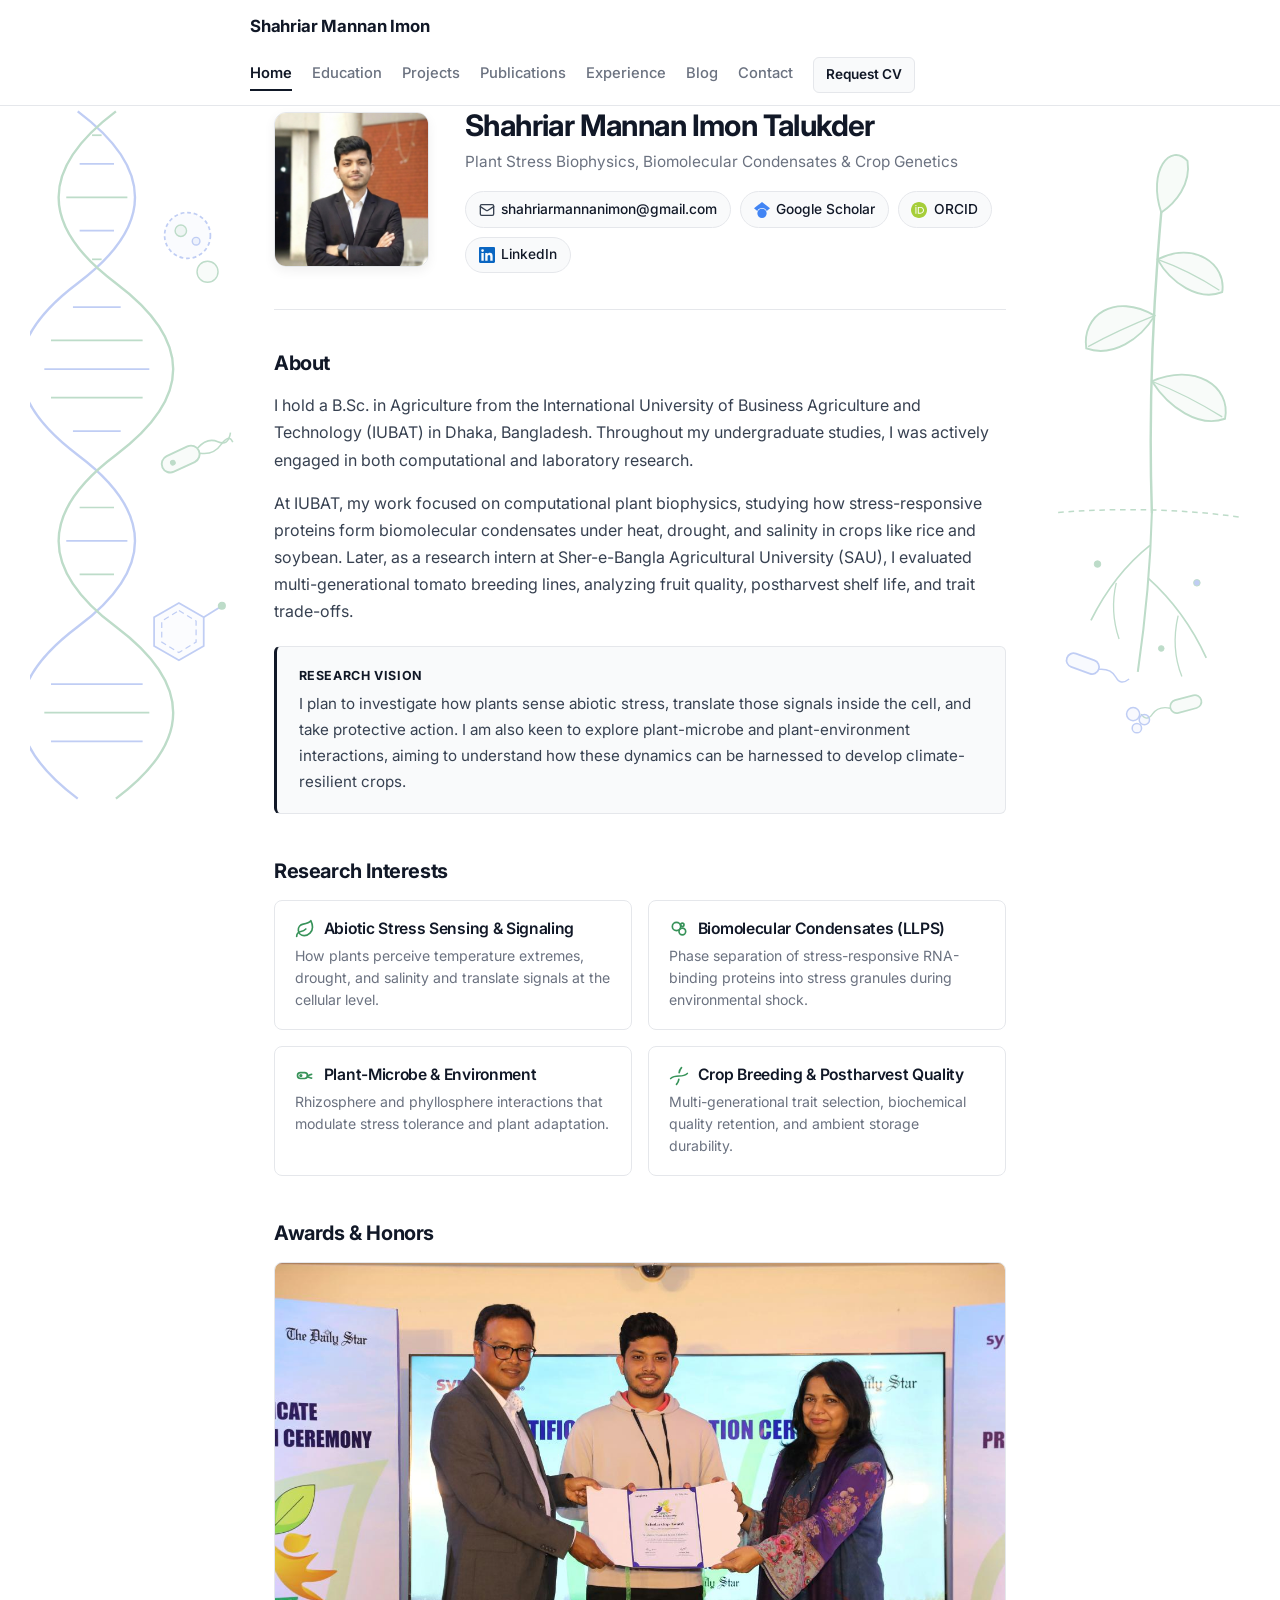
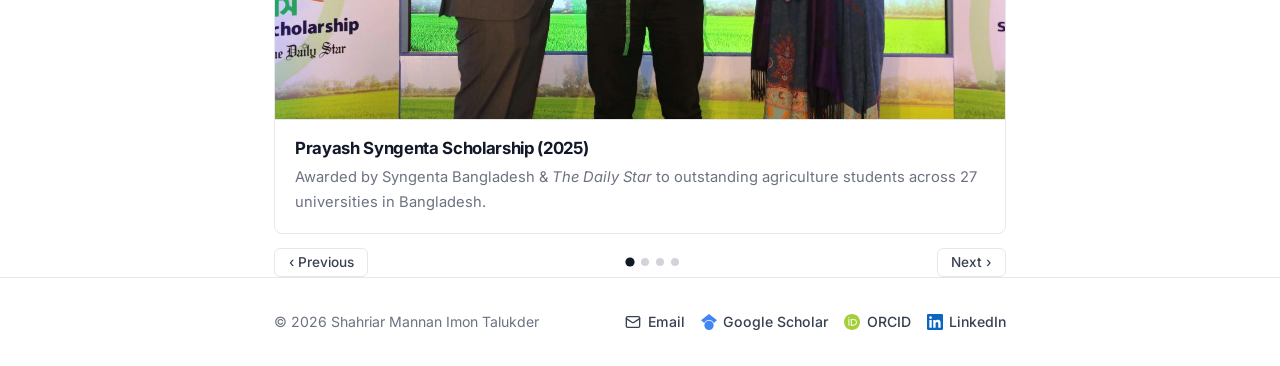
==== commit c6aeb13d: "Add Markdown-powered Blog page and starter post" ====
--- a/index.html
+++ b/index.html
@@ -119,6 +119,7 @@
         <a href="projects.html">Projects</a>
         <a href="publications.html">Publications</a>
         <a href="experience.html">Experience</a>
+        <a href="blog.html">Blog</a>
         <a href="contact.html">Contact</a>
         <a href="mailto:shahriarmannanimon@gmail.com?subject=CV%20Request%20-%20Shahriar%20Mannan%20Imon%20Talukder&body=Dear%20Shahriar%2C%0A%0AI%20would%20like%20to%20request%20an%20updated%20copy%20of%20your%20Curriculum%20Vitae.%0A%0ABest%20regards%2C" class="btn-cv">Request CV</a>
       </nav>
--- a/assets/css/style.css
+++ b/assets/css/style.css
@@ -351,9 +351,9 @@
   opacity: 0.28;
 }
 
-.home-page .site-header,
-.home-page main,
-.home-page .site-footer {
+.site-header,
+main,
+.site-footer {
   position: relative;
   z-index: 1;
 }
@@ -652,6 +652,138 @@
   text-decoration: none;
 }
 
+/* ==========================================================================
+   Blog & Markdown Post Styles
+   ========================================================================== */
+
+.blog-meta {
+  display: flex;
+  align-items: center;
+  gap: 0.6rem;
+  font-size: 0.82rem;
+  color: var(--text-muted);
+  margin-bottom: 0.4rem;
+}
+
+.blog-tag {
+  font-size: 0.76rem;
+  font-weight: 600;
+  text-transform: uppercase;
+  letter-spacing: 0.04em;
+  color: var(--accent);
+  background: #eff6ff;
+  padding: 0.15rem 0.55rem;
+  border-radius: 999px;
+}
+
+.blog-summary {
+  font-size: 0.94rem;
+  color: var(--text-body);
+  margin-bottom: 1rem;
+  line-height: 1.65;
+}
+
+.back-link {
+  display: inline-flex;
+  align-items: center;
+  gap: 0.35rem;
+  font-size: 0.9rem;
+  font-weight: 500;
+  color: var(--text-muted);
+  margin-bottom: 1.75rem;
+  text-decoration: none;
+}
+
+.back-link:hover {
+  color: var(--text-main);
+  text-decoration: none;
+}
+
+.post-header {
+  margin-bottom: 2rem;
+  padding-bottom: 1.25rem;
+  border-bottom: 1px solid var(--border);
+}
+
+.post-title {
+  font-size: 1.85rem;
+  line-height: 1.3;
+  margin-top: 0.4rem;
+}
+
+.markdown-body {
+  font-size: 1rem;
+  line-height: 1.78;
+  color: var(--text-body);
+}
+
+.markdown-body h1,
+.markdown-body h2,
+.markdown-body h3 {
+  margin-top: 2rem;
+  margin-bottom: 0.75rem;
+  color: var(--text-main);
+}
+
+.markdown-body h2 {
+  font-size: 1.35rem;
+}
+
+.markdown-body h3 {
+  font-size: 1.12rem;
+}
+
+.markdown-body p {
+  margin-bottom: 1.15rem;
+}
+
+.markdown-body ul,
+.markdown-body ol {
+  padding-left: 1.4rem;
+  margin-bottom: 1.15rem;
+}
+
+.markdown-body li {
+  margin-bottom: 0.4rem;
+}
+
+.markdown-body blockquote {
+  margin: 1.25rem 0;
+  padding: 0.85rem 1.25rem;
+  background: var(--bg-subtle);
+  border-left: 3px solid var(--text-main);
+  border-radius: 4px;
+  color: var(--text-body);
+}
+
+.markdown-body code {
+  font-family: ui-monospace, SFMono-Regular, Menlo, Monaco, Consolas, monospace;
+  font-size: 0.88em;
+  background: #f3f4f6;
+  padding: 0.15rem 0.35rem;
+  border-radius: 4px;
+}
+
+.markdown-body pre {
+  background: #f9fafb;
+  border: 1px solid var(--border);
+  border-radius: 6px;
+  padding: 1rem;
+  overflow-x: auto;
+  margin-bottom: 1.25rem;
+}
+
+.markdown-body pre code {
+  background: none;
+  padding: 0;
+}
+
+.markdown-body img {
+  border-radius: 8px;
+  border: 1px solid var(--border);
+  margin: 1.5rem 0;
+}
+
 /* Contact Page */
 .contact-grid {
   display: grid;
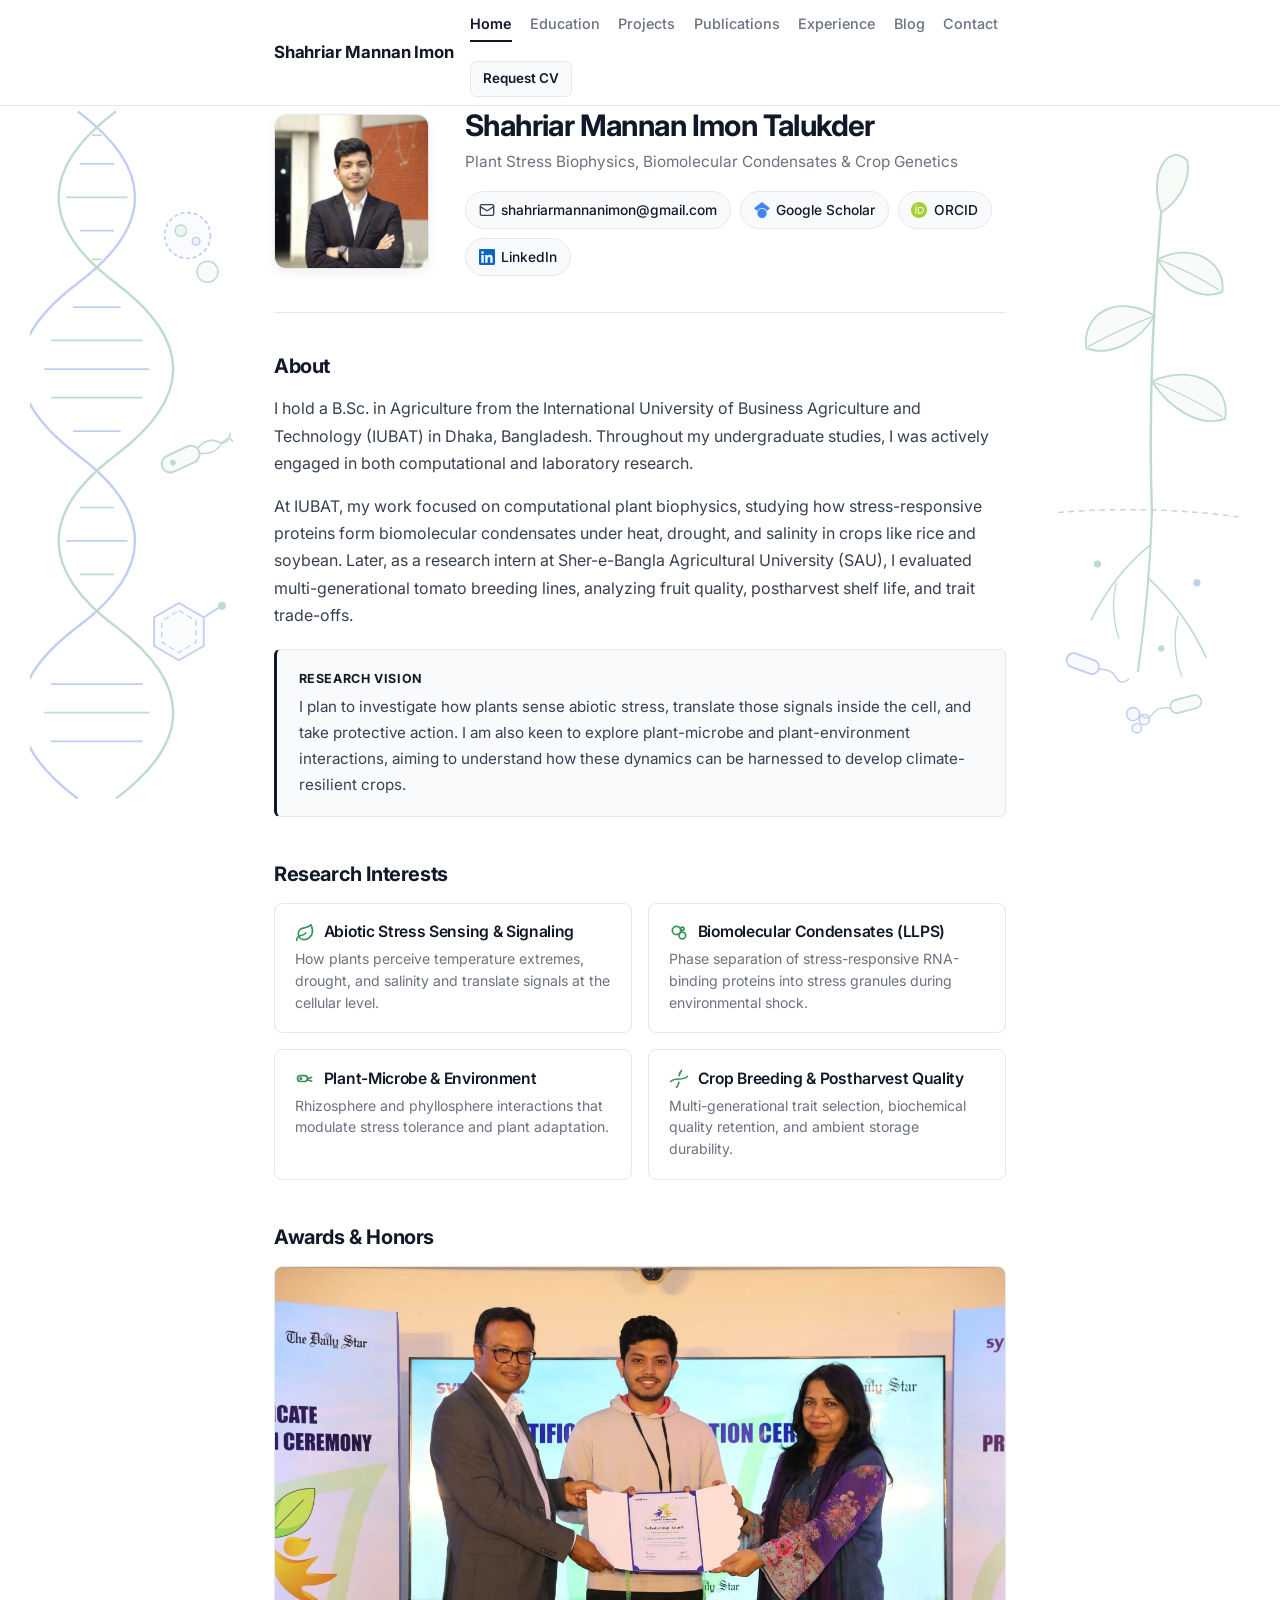
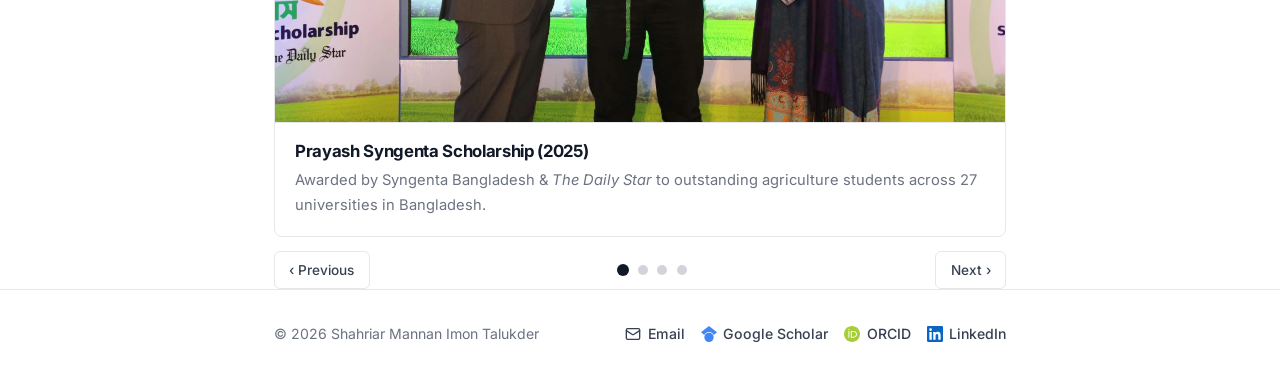
==== commit ba145313: "Improve mobile responsiveness: add collapsible hamburger menu, fix mobile layout and background grap" ====
--- a/index.html
+++ b/index.html
@@ -3,8 +3,43 @@
 <head>
   <meta charset="UTF-8">
   <meta name="viewport" content="width=device-width, initial-scale=1.0">
-  <title>Shahriar Mannan Imon Talukder</title>
-  <meta name="description" content="Academic portfolio of Shahriar Mannan Imon Talukder. Researching plant stress biology, biomolecular condensates, and crop genetics.">
+  <title>Shahriar Mannan Imon Talukder | Academic Portfolio</title>
+  <meta name="description" content="Official academic website of Shahriar Mannan Imon Talukder (Shahriar Mannan Imon). Researching plant stress biophysics, biomolecular condensates (LLPS), plant-microbe interactions, and crop genetics.">
+  <meta name="keywords" content="Shahriar Mannan Imon Talukder, Shahriar Mannan Imon, S. M. I. Talukder, Plant Stress Biophysics, Biomolecular Condensates, LLPS, IUBAT, Sher-e-Bangla Agricultural University, Plant Biology">
+  <meta name="author" content="Shahriar Mannan Imon Talukder">
+  <meta name="robots" content="index, follow">
+  <meta name="google-site-verification" content="oY-C24sM8zx61IRGM-REgTqrisgOfqAAWAs-rDPSShs" />
+  <link rel="canonical" href="https://shahriarmimon.github.io/">
+
+  <!-- Open Graph / Social Preview -->
+  <meta property="og:type" content="profile">
+  <meta property="og:title" content="Shahriar Mannan Imon Talukder | Academic Portfolio">
+  <meta property="og:description" content="Plant Stress Biophysics, Biomolecular Condensates &amp; Crop Genetics.">
+  <meta property="og:url" content="https://shahriarmimon.github.io/">
+  <meta property="og:image" content="https://shahriarmimon.github.io/Images/pp_1_1.png">
+
+  <!-- Google Structured Data (Schema.org Person) -->
+  <script type="application/ld+json">
+  {
+    "@context": "https://schema.org",
+    "@type": "Person",
+    "name": "Shahriar Mannan Imon Talukder",
+    "alternateName": ["Shahriar Mannan Imon", "S. M. I. Talukder"],
+    "url": "https://shahriarmimon.github.io/",
+    "image": "https://shahriarmimon.github.io/Images/pp_1_1.png",
+    "email": "mailto:shahriarmannanimon@gmail.com",
+    "jobTitle": "Agricultural & Plant Biophysics Researcher",
+    "alumniOf": {
+      "@type": "CollegeOrUniversity",
+      "name": "International University of Business Agriculture and Technology (IUBAT)"
+    },
+    "sameAs": [
+      "https://scholar.google.com/citations?user=CpcMPwgAAAAJ&hl=en",
+      "https://orcid.org/0009-0002-5634-5908",
+      "https://www.linkedin.com/in/shahriarmimon/"
+    ]
+  }
+  </script>
   <link rel="icon" type="image/svg+xml" href="assets/images/favicon.svg">
   <link rel="preconnect" href="https://fonts.googleapis.com">
   <link rel="preconnect" href="https://fonts.gstatic.com" crossorigin>
@@ -113,6 +148,10 @@
   <header class="site-header">
     <div class="container nav-wrap">
       <a href="index.html" class="site-title">Shahriar Mannan Imon</a>
+      <button type="button" class="nav-toggle" aria-label="Toggle navigation" aria-expanded="false">
+        <svg class="icon-menu" viewBox="0 0 24 24"><line x1="3" y1="6" x2="21" y2="6"/><line x1="3" y1="12" x2="21" y2="12"/><line x1="3" y1="18" x2="21" y2="18"/></svg>
+        <svg class="icon-close" viewBox="0 0 24 24"><line x1="18" y1="6" x2="6" y2="18"/><line x1="6" y1="6" x2="18" y2="18"/></svg>
+      </button>
       <nav class="site-nav" aria-label="Main navigation">
         <a href="index.html" class="active">Home</a>
         <a href="education.html">Education</a>
--- a/assets/css/style.css
+++ b/assets/css/style.css
@@ -1,6 +1,6 @@
 /* ==========================================================================
    Shahriar Mannan Imon Talukder | Personal Academic Portfolio
-   Clean, Simple, White-Background Stylesheet
+   Clean, Simple, White-Background Responsive Stylesheet
    ========================================================================== */
 
 :root {
@@ -24,6 +24,8 @@
 html {
   font-size: 16px;
   scroll-behavior: smooth;
+  -webkit-text-size-adjust: 100%;
+  overflow-x: hidden;
 }
 
 body {
@@ -35,6 +37,9 @@
   display: flex;
   flex-direction: column;
   min-height: 100vh;
+  overflow-x: hidden;
+  word-wrap: break-word;
+  overflow-wrap: break-word;
 }
 
 a {
@@ -50,6 +55,7 @@
 
 img {
   max-width: 100%;
+  height: auto;
   display: block;
 }
 
@@ -66,20 +72,22 @@
 
 .site-header {
   border-bottom: 1px solid var(--border);
-  background: var(--bg);
+  background: rgba(255, 255, 255, 0.96);
+  backdrop-filter: blur(8px);
+  -webkit-backdrop-filter: blur(8px);
   position: sticky;
   top: 0;
-  z-index: 50;
+  z-index: 100;
 }
 
 .nav-wrap {
   display: flex;
   align-items: center;
   justify-content: space-between;
-  min-height: 4rem;
+  min-height: 3.75rem;
   gap: 1rem;
-  flex-wrap: wrap;
-  padding: 0.75rem 0;
+  padding: 0.5rem 1.5rem;
+  position: relative;
 }
 
 .site-title {
@@ -95,19 +103,63 @@
   text-decoration: none;
 }
 
+/* Hamburger menu button (hidden on desktop) */
+.nav-toggle {
+  display: none;
+  align-items: center;
+  justify-content: center;
+  width: 40px;
+  height: 40px;
+  border: 1px solid var(--border);
+  border-radius: 8px;
+  background: var(--bg);
+  color: var(--text-main);
+  cursor: pointer;
+  padding: 0;
+  transition: background-color 0.15s ease, border-color 0.15s ease;
+  -webkit-tap-highlight-color: transparent;
+}
+
+.nav-toggle:hover {
+  background: var(--bg-subtle);
+  border-color: #d1d5db;
+}
+
+.nav-toggle svg {
+  width: 20px;
+  height: 20px;
+  stroke: currentColor;
+  stroke-width: 2;
+  stroke-linecap: round;
+  stroke-linejoin: round;
+  fill: none;
+}
+
+.nav-toggle .icon-close {
+  display: none;
+}
+
+.nav-toggle.open .icon-menu {
+  display: none;
+}
+
+.nav-toggle.open .icon-close {
+  display: block;
+}
+
 .site-nav {
   display: flex;
   align-items: center;
-  gap: 1.25rem;
+  gap: 1.15rem;
   flex-wrap: wrap;
 }
 
 .site-nav a {
-  font-size: 0.92rem;
+  font-size: 0.9rem;
   color: var(--text-muted);
   font-weight: 500;
   text-decoration: none;
-  padding: 0.2rem 0;
+  padding: 0.25rem 0;
   border-bottom: 2px solid transparent;
   transition: color 0.15s ease, border-color 0.15s ease;
 }
@@ -124,7 +176,7 @@
 }
 
 .site-nav a.btn-cv {
-  font-size: 0.85rem;
+  font-size: 0.84rem;
   font-weight: 600;
   color: var(--text-main);
   background: var(--bg-subtle);
@@ -146,7 +198,7 @@
 
 main {
   flex: 1;
-  padding: 3rem 0 4rem;
+  padding: 2.75rem 1.5rem 4rem;
 }
 
 h1, h2, h3 {
@@ -204,6 +256,11 @@
   flex-shrink: 0;
 }
 
+.profile-info {
+  min-width: 0;
+  flex: 1;
+}
+
 .profile-info h1 {
   font-size: 1.85rem;
   margin-bottom: 0.3rem;
@@ -231,10 +288,15 @@
   color: var(--text-main);
   background: var(--bg-subtle);
   border: 1px solid var(--border);
-  padding: 0.35rem 0.8rem;
+  padding: 0.4rem 0.8rem;
   border-radius: 999px;
   text-decoration: none;
+  max-width: 100%;
   transition: background-color 0.15s ease, border-color 0.15s ease, transform 0.15s ease;
+}
+
+.pill-link span {
+  overflow-wrap: anywhere;
 }
 
 .pill-link:hover {
@@ -252,6 +314,7 @@
   font-weight: 500;
   color: var(--text-body);
   text-decoration: none;
+  overflow-wrap: anywhere;
 }
 
 .icon-link:hover {
@@ -351,7 +414,6 @@
   opacity: 0.28;
 }
 
-.site-header,
 main,
 .site-footer {
   position: relative;
@@ -398,7 +460,7 @@
 }
 
 .simple-list li {
-  margin-bottom: 0.4rem;
+  margin-bottom: 0.45rem;
 }
 
 /* ==========================================================================
@@ -411,10 +473,12 @@
 }
 
 .carousel-track {
+  position: relative;
   display: flex;
   overflow-x: auto;
   scroll-snap-type: x mandatory;
   scroll-behavior: smooth;
+  -webkit-overflow-scrolling: touch;
   gap: 1.25rem;
   scrollbar-width: none; /* Firefox */
   -ms-overflow-style: none; /* IE/Edge */
@@ -468,6 +532,7 @@
   align-items: center;
   justify-content: space-between;
   margin-top: 0.85rem;
+  gap: 0.5rem;
 }
 
 .carousel-btn {
@@ -477,10 +542,12 @@
   font-family: var(--font-sans);
   font-size: 0.85rem;
   font-weight: 500;
-  padding: 0.35rem 0.85rem;
+  padding: 0.45rem 0.9rem;
+  min-height: 38px;
   border-radius: 6px;
   cursor: pointer;
   transition: background-color 0.15s ease, border-color 0.15s ease;
+  -webkit-tap-highlight-color: transparent;
 }
 
 .carousel-btn:hover {
@@ -492,23 +559,24 @@
 .carousel-dots {
   display: flex;
   align-items: center;
-  gap: 0.45rem;
+  gap: 0.6rem;
 }
 
 .carousel-dot {
-  width: 8px;
-  height: 8px;
+  width: 10px;
+  height: 10px;
   border-radius: 50%;
   border: none;
   background: #d1d5db;
   cursor: pointer;
   padding: 0;
   transition: background-color 0.15s ease, transform 0.15s ease;
+  -webkit-tap-highlight-color: transparent;
 }
 
 .carousel-dot.active {
   background: var(--text-main);
-  transform: scale(1.15);
+  transform: scale(1.2);
 }
 
 /* ==========================================================================
@@ -581,6 +649,7 @@
 
 .org-content {
   flex: 1;
+  min-width: 0;
 }
 
 /* Publications */
@@ -639,7 +708,7 @@
   color: var(--text-main);
   background: var(--bg-subtle);
   border: 1px solid var(--border);
-  padding: 0.35rem 0.8rem;
+  padding: 0.4rem 0.85rem;
   border-radius: 6px;
   text-decoration: none;
   transition: background-color 0.15s ease, border-color 0.15s ease;
@@ -659,7 +728,8 @@
 .blog-meta {
   display: flex;
   align-items: center;
-  gap: 0.6rem;
+  flex-wrap: wrap;
+  gap: 0.5rem;
   font-size: 0.82rem;
   color: var(--text-muted);
   margin-bottom: 0.4rem;
@@ -690,7 +760,8 @@
   font-size: 0.9rem;
   font-weight: 500;
   color: var(--text-muted);
-  margin-bottom: 1.75rem;
+  margin-bottom: 1.5rem;
+  padding: 0.25rem 0;
   text-decoration: none;
 }
 
@@ -831,9 +902,10 @@
   font-weight: 600;
   color: #ffffff;
   background: var(--text-main);
-  padding: 0.55rem 1.1rem;
+  padding: 0.6rem 1.15rem;
   border-radius: 6px;
   text-decoration: none;
+  text-align: center;
   transition: background-color 0.15s ease;
 }
 
@@ -869,82 +941,167 @@
 }
 
 /* ==========================================================================
-   Responsive Adjustments (Tablet & Mobile)
+   Responsive Adjustments (Laptops, Tablets & Phones)
    ========================================================================== */
 
-@media (max-width: 1100px) {
+@media (max-width: 1150px) {
   .science-bg .bg-left-dna {
-    left: -20px;
-    width: 165px;
-    opacity: 0.16;
+    left: -15px;
+    width: 140px;
+    opacity: 0.14;
   }
 
   .science-bg .bg-right-plant-microbe {
-    right: -20px;
-    width: 175px;
-    opacity: 0.16;
-  }
-}
-
+    right: -15px;
+    width: 150px;
+    opacity: 0.14;
+  }
+}
+
+/* Tablet & Mobile Navigation Breakpoint */
+@media (max-width: 768px) {
+  .nav-wrap {
+    min-height: 3.5rem;
+    padding: 0.5rem 1.15rem;
+  }
+
+  .nav-toggle {
+    display: inline-flex;
+  }
+
+  .site-nav {
+    display: none;
+    position: absolute;
+    top: 100%;
+    left: 0;
+    right: 0;
+    background: var(--bg);
+    border-bottom: 1px solid var(--border);
+    box-shadow: 0 10px 25px rgba(0, 0, 0, 0.08);
+    flex-direction: column;
+    align-items: stretch;
+    gap: 0;
+    padding: 0.5rem 1.15rem 1rem;
+    z-index: 99;
+  }
+
+  .site-nav.open {
+    display: flex;
+  }
+
+  .site-nav a {
+    font-size: 0.95rem;
+    padding: 0.65rem 0.25rem;
+    border-bottom: 1px solid #f3f4f6;
+    display: flex;
+    align-items: center;
+  }
+
+  .site-nav a.active {
+    color: var(--accent);
+    border-bottom-color: #f3f4f6;
+    font-weight: 600;
+  }
+
+  .site-nav a.btn-cv {
+    margin-top: 0.65rem;
+    justify-content: center;
+    padding: 0.6rem 1rem;
+    font-size: 0.9rem;
+    border: 1px solid var(--border);
+  }
+
+  .science-bg .bg-left-dna {
+    left: -30px;
+    width: 90px;
+    opacity: 0.09;
+  }
+
+  .science-bg .bg-right-plant-microbe {
+    right: -30px;
+    width: 95px;
+    opacity: 0.09;
+  }
+}
+
+/* Phone Breakpoint */
 @media (max-width: 640px) {
   .container {
     padding: 0 1.15rem;
   }
 
   main {
-    padding: 2rem 0 3rem;
-  }
-
-  .nav-wrap {
-    flex-direction: column;
-    align-items: flex-start;
-    gap: 0.6rem;
-    padding: 0.75rem 0;
-  }
-
-  .site-nav {
-    width: 100%;
-    gap: 0.5rem 0.9rem;
-    justify-content: flex-start;
-  }
-
-  .site-nav a {
-    font-size: 0.88rem;
-  }
-
-  .site-nav a.btn-cv {
-    padding: 0.28rem 0.65rem;
-    font-size: 0.82rem;
+    padding: 1.75rem 1.15rem 3rem;
   }
 
   .profile-header {
     flex-direction: column;
-    align-items: flex-start;
-    gap: 1.15rem;
+    align-items: center;
+    text-align: center;
+    gap: 1.1rem;
     margin-bottom: 2rem;
     padding-bottom: 1.75rem;
   }
 
   .profile-photo {
-    width: 120px;
-    height: 120px;
+    width: 128px;
+    height: 128px;
+    border-radius: 14px;
   }
 
   .profile-info h1 {
-    font-size: 1.5rem;
+    font-size: 1.45rem;
+    line-height: 1.25;
   }
 
   .profile-tagline {
     font-size: 0.9rem;
+    margin-bottom: 0.9rem;
+  }
+
+  .profile-links {
+    justify-content: center;
+    gap: 0.5rem;
+  }
+
+  .pill-link {
+    font-size: 0.82rem;
+    padding: 0.4rem 0.75rem;
+  }
+
+  .vision-box {
+    padding: 1rem 1.1rem;
   }
 
   .interests-grid {
     grid-template-columns: 1fr;
+    gap: 0.85rem;
+  }
+
+  .interest-card {
+    padding: 1rem 1.1rem;
   }
 
   .page-title {
-    font-size: 1.55rem;
-    margin-bottom: 1.5rem;
+    font-size: 1.5rem;
+    margin-bottom: 1.35rem;
+    padding-bottom: 0.6rem;
+  }
+
+  .post-title {
+    font-size: 1.45rem;
+  }
+
+  .section-block {
+    margin-top: 2.25rem;
+  }
+
+  .section-heading {
+    font-size: 1.15rem;
+  }
+
+  .item-card {
+    padding: 1.15rem 0;
   }
 
   .item-header {
@@ -953,30 +1110,86 @@
     gap: 0.15rem;
   }
 
+  .item-title {
+    font-size: 1.02rem;
+  }
+
+  .item-meta {
+    font-size: 0.83rem;
+    white-space: normal;
+  }
+
   .org-row {
-    gap: 0.85rem;
+    gap: 0.75rem;
   }
 
   .org-logo {
-    width: 42px;
-    height: 42px;
+    width: 40px;
+    height: 40px;
+  }
+
+  .simple-list {
+    padding-left: 1.05rem;
   }
 
   .pub-card {
-    padding: 1.15rem;
+    padding: 1.1rem 1.15rem;
   }
 
   .pub-card-title {
-    font-size: 1.02rem;
+    font-size: 1rem;
+  }
+
+  .pub-card-authors {
+    font-size: 0.88rem;
   }
 
   .carousel-caption {
-    padding: 1rem;
+    padding: 0.95rem 1.05rem;
+  }
+
+  .carousel-caption h3 {
+    font-size: 0.98rem;
+  }
+
+  .carousel-caption p {
+    font-size: 0.88rem;
+  }
+
+  .carousel-btn {
+    padding: 0.4rem 0.75rem;
+    font-size: 0.82rem;
+  }
+
+  .cv-box {
+    padding: 1.2rem;
+  }
+
+  .btn-primary {
+    width: 100%;
   }
 
   .footer-inner {
     flex-direction: column;
-    align-items: flex-start;
+    align-items: center;
+    text-align: center;
     gap: 0.85rem;
   }
-}
+
+  .footer-links {
+    justify-content: center;
+    gap: 0.85rem 1.1rem;
+  }
+}
+
+/* Extra-Small Phone Breakpoint (e.g., 320px - 380px) */
+@media (max-width: 390px) {
+  .profile-info h1 {
+    font-size: 1.32rem;
+  }
+
+  .pill-link {
+    font-size: 0.78rem;
+    padding: 0.36rem 0.65rem;
+  }
+}
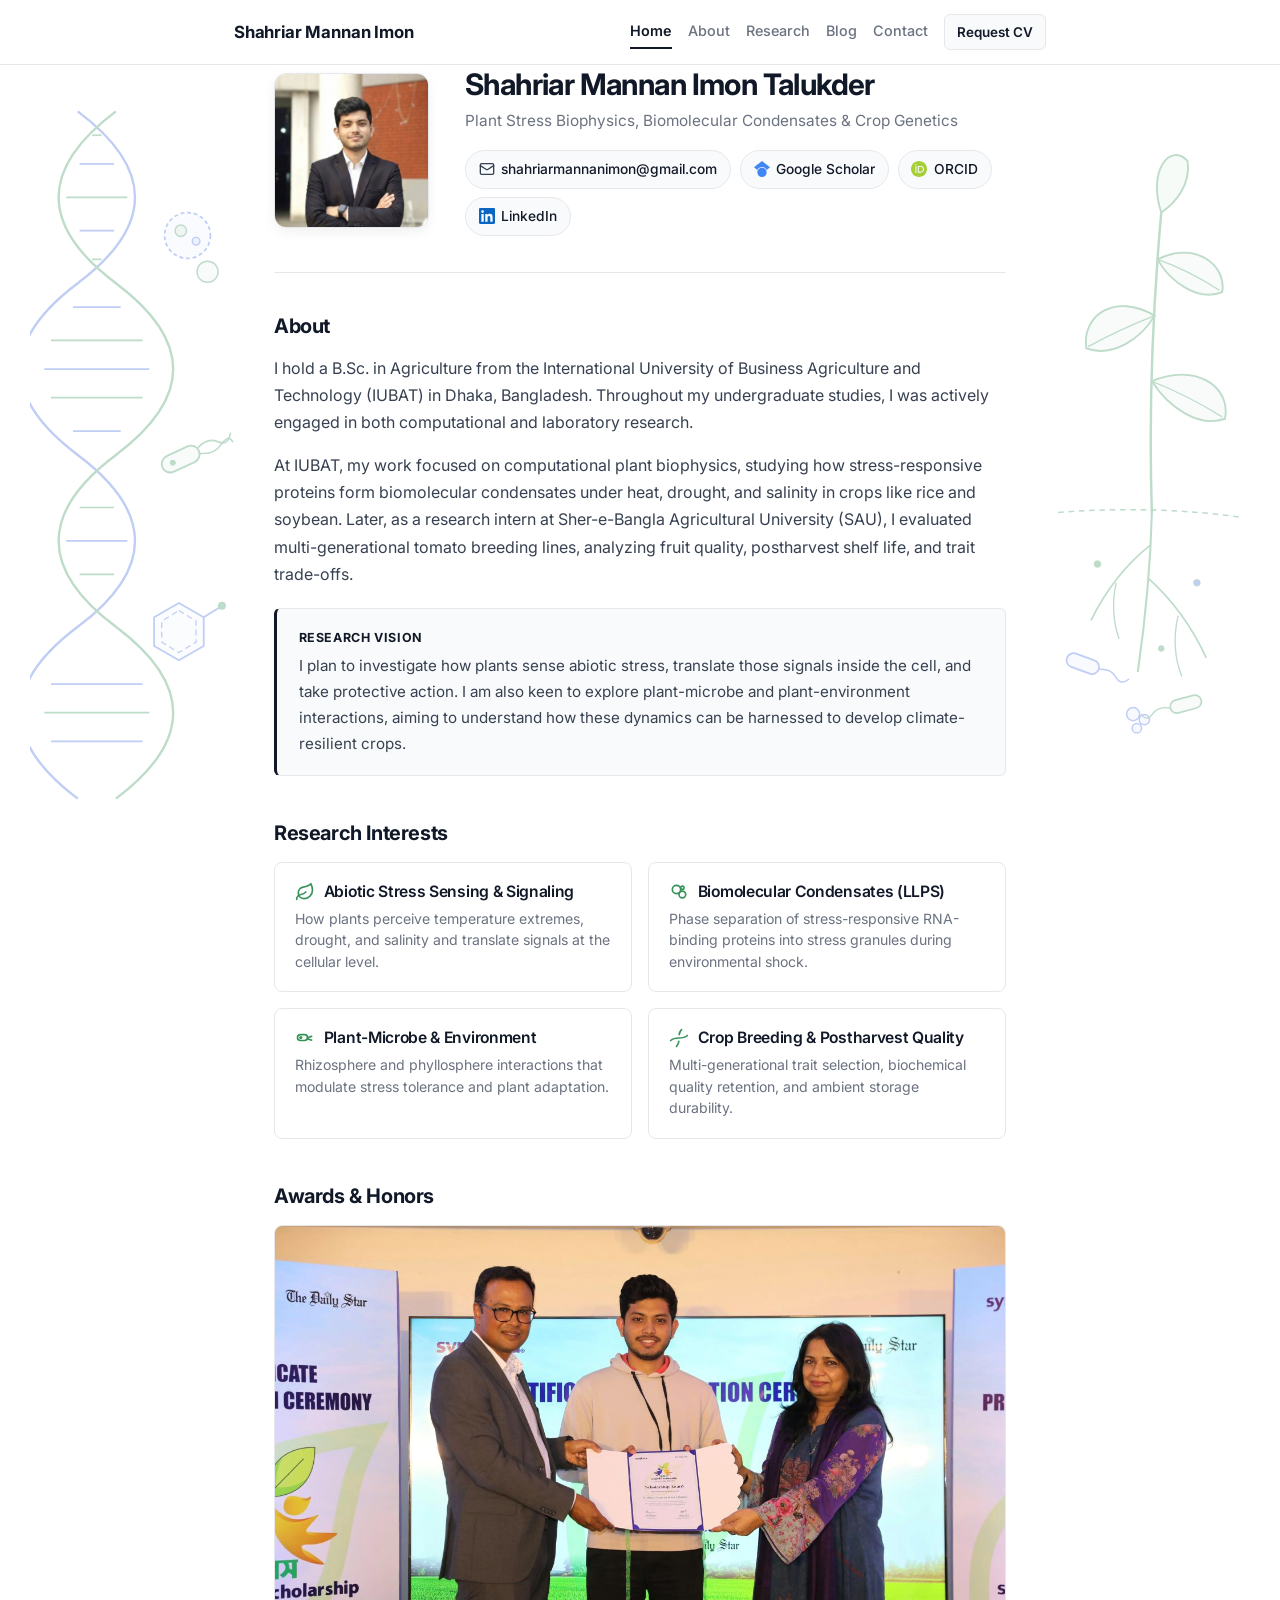
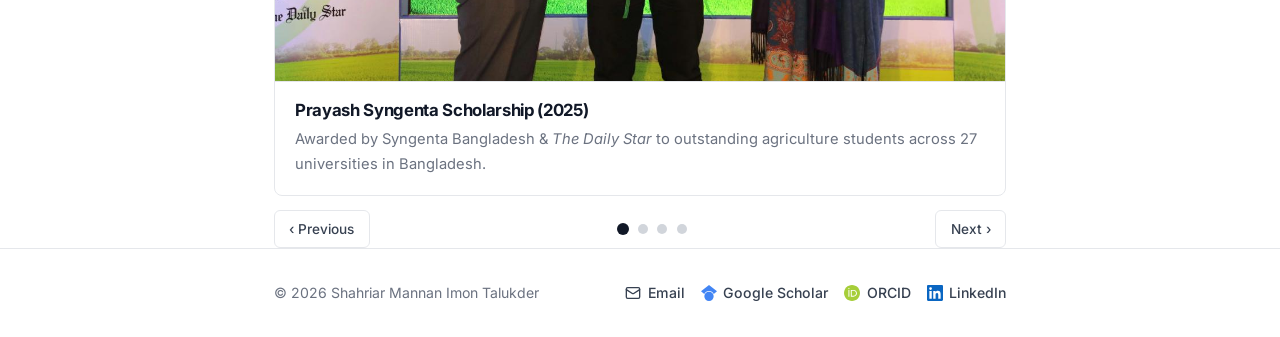
==== commit fcb0d8ba: "Streamline site structure: consolidate pages into Home, About, Research, Blog, and Contact" ====
--- a/index.html
+++ b/index.html
@@ -154,10 +154,8 @@
       </button>
       <nav class="site-nav" aria-label="Main navigation">
         <a href="index.html" class="active">Home</a>
-        <a href="education.html">Education</a>
-        <a href="projects.html">Projects</a>
-        <a href="publications.html">Publications</a>
-        <a href="experience.html">Experience</a>
+        <a href="about.html">About</a>
+        <a href="research.html">Research</a>
         <a href="blog.html">Blog</a>
         <a href="contact.html">Contact</a>
         <a href="mailto:shahriarmannanimon@gmail.com?subject=CV%20Request%20-%20Shahriar%20Mannan%20Imon%20Talukder&body=Dear%20Shahriar%2C%0A%0AI%20would%20like%20to%20request%20an%20updated%20copy%20of%20your%20Curriculum%20Vitae.%0A%0ABest%20regards%2C" class="btn-cv">Request CV</a>
--- a/assets/css/style.css
+++ b/assets/css/style.css
@@ -84,8 +84,10 @@
   display: flex;
   align-items: center;
   justify-content: space-between;
-  min-height: 3.75rem;
-  gap: 1rem;
+  max-width: 860px;
+  min-height: 4rem;
+  gap: 1.25rem;
+  flex-wrap: nowrap;
   padding: 0.5rem 1.5rem;
   position: relative;
 }
@@ -150,8 +152,9 @@
 .site-nav {
   display: flex;
   align-items: center;
-  gap: 1.15rem;
-  flex-wrap: wrap;
+  gap: 1rem;
+  flex-wrap: nowrap;
+  white-space: nowrap;
 }
 
 .site-nav a {
@@ -161,6 +164,7 @@
   text-decoration: none;
   padding: 0.25rem 0;
   border-bottom: 2px solid transparent;
+  white-space: nowrap;
   transition: color 0.15s ease, border-color 0.15s ease;
 }
 
@@ -753,6 +757,130 @@
   line-height: 1.65;
 }
 
+a.blog-tag:hover {
+  background: #dbeafe;
+  text-decoration: none;
+}
+
+/* Category filter chips */
+.category-filter {
+  display: flex;
+  flex-wrap: wrap;
+  gap: 0.5rem;
+  margin: -0.5rem 0 1.75rem;
+}
+
+.category-chip {
+  display: inline-flex;
+  align-items: center;
+  gap: 0.4rem;
+  font-size: 0.85rem;
+  font-weight: 500;
+  color: var(--text-body);
+  background: var(--bg);
+  border: 1px solid var(--border);
+  padding: 0.35rem 0.8rem;
+  border-radius: 999px;
+  text-decoration: none;
+  transition: background-color 0.15s ease, border-color 0.15s ease, color 0.15s ease;
+}
+
+.category-chip:hover {
+  background: var(--bg-subtle);
+  border-color: #d1d5db;
+  color: var(--text-main);
+  text-decoration: none;
+}
+
+.category-chip.active {
+  background: var(--text-main);
+  border-color: var(--text-main);
+  color: #ffffff;
+}
+
+.chip-count {
+  font-size: 0.74rem;
+  font-weight: 600;
+  opacity: 0.65;
+}
+
+/* Blog cards with optional cover image */
+.blog-card.has-cover {
+  display: grid;
+  grid-template-columns: 190px 1fr;
+  gap: 1.25rem;
+  align-items: start;
+}
+
+.blog-card-cover {
+  display: block;
+  border-radius: 6px;
+  overflow: hidden;
+  border: 1px solid var(--border);
+  aspect-ratio: 4 / 3;
+  background: var(--bg-subtle);
+}
+
+.blog-card-cover img {
+  width: 100%;
+  height: 100%;
+  object-fit: cover;
+}
+
+.blog-card-body {
+  min-width: 0;
+}
+
+/* Single post extras */
+.post-tags {
+  display: flex;
+  flex-wrap: wrap;
+  gap: 0.4rem 0.75rem;
+  margin-top: 0.75rem;
+}
+
+.post-tag {
+  font-size: 0.82rem;
+  color: var(--text-muted);
+}
+
+.post-cover {
+  width: 100%;
+  max-height: 420px;
+  object-fit: cover;
+  border-radius: 8px;
+  border: 1px solid var(--border);
+  margin-bottom: 2rem;
+}
+
+@media (max-width: 640px) {
+  .blog-card.has-cover {
+    grid-template-columns: 1fr;
+    gap: 0.9rem;
+  }
+
+  .blog-card-cover {
+    aspect-ratio: 16 / 9;
+  }
+
+  .category-filter {
+    flex-wrap: nowrap;
+    overflow-x: auto;
+    margin-right: -1.15rem;
+    padding-right: 1.15rem;
+    padding-bottom: 0.25rem;
+    scrollbar-width: none;
+  }
+
+  .category-filter::-webkit-scrollbar {
+    display: none;
+  }
+
+  .category-chip {
+    flex-shrink: 0;
+  }
+}
+
 .back-link {
   display: inline-flex;
   align-items: center;
@@ -959,7 +1087,7 @@
 }
 
 /* Tablet & Mobile Navigation Breakpoint */
-@media (max-width: 768px) {
+@media (max-width: 820px) {
   .nav-wrap {
     min-height: 3.5rem;
     padding: 0.5rem 1.15rem;
